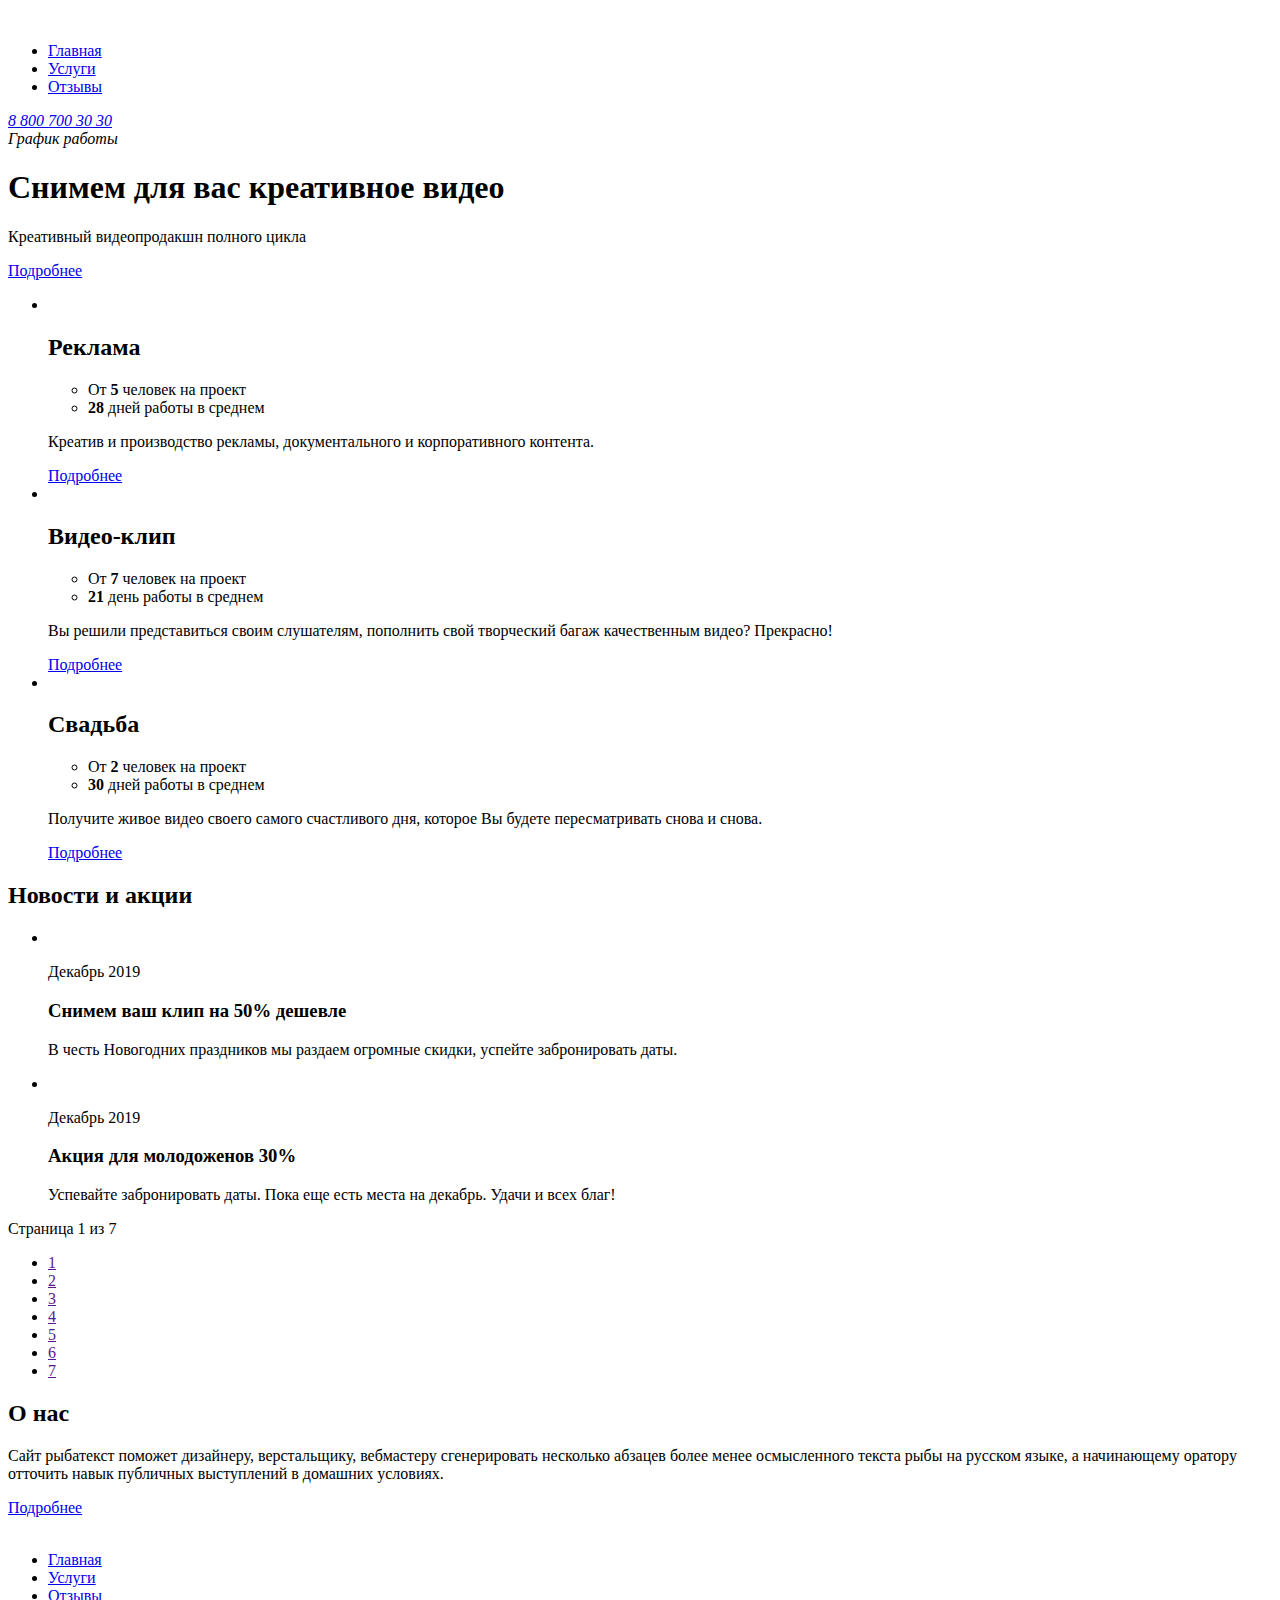
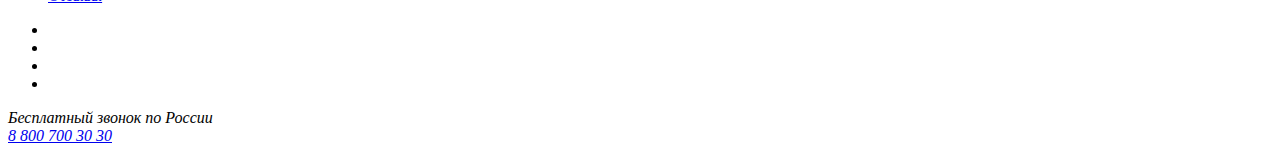
==== index.html @ b2716ecb "Add files via upload" ====
<!DOCTYPE html>
<html lang="ru">
<head>
  <meta charset="UTF-8">
  <meta http-equiv="X-UA-Compatible" content="IE=edge">
  <meta name="viewport" content="width=device-width, initial-scale=1.0">
  <link rel="stylesheet" href="./main.css">
  <title>Video-production</title>
</head>
<body>
  <div class="wrapper main-page-wrapper">
    <section class="hero">
      <div class="container">
        <header class="header">
          <a href="/" class="logo">
            <img src="./img/logo.png" alt="" class="logo__pic">
          </a>
          <nav class="menu">
            <ul class="menu__list">
              <li class="menu__item">   
                  <a href="#" class="menu__link">Главная</a>
              </li>
              <li class="menu__item menu__item_active">       
                  <a href="#" class="menu__link">Услуги</a>
              </li>
              <li class="menu__item">          
                  <a href="#" class="menu__link">Отзывы</a>
              </li>
            </ul>
          </nav>
          <address class="contacts">
            <a href="phone:+78007003030" class="contacts__phone">8 800 700 30 30</a>
            <div class="contacts__dropdown-title">График работы</div>
          </address>
          </header>
        <div class="content">
          <main class="main-content">
            <section class="offer">
              <h1 class="offer__title">Снимем для вас креативное видео</h1>
              <p class="offer__text">
                Креативный видеопродакшн полного цикла
              </p>
              <a href="#" class="btn btn_center">Подробнее</a>             
            </section>
              
            <ul class="service-list">
              <li class="service">
                <img src="./img/tv (1).png" alt="" class="service__image">
                <h2 class="service__title">Реклама</h2>
                <ul class="service__features">
                  <li class="service__features-item">От <b>5</b> человек на проект</li>
                  <li class="service__features-item service__features-item_second"><b>28</b> дней работы в среднем</li>
                </ul>
                <p class="services__description">
                  Креатив и производство рекламы, документального и корпоративного контента.
                </p>
                <a href="#" class="btn">Подробнее</a>   
              </li> 

              <li class="service">
                <img src="./img/clapper.png" alt="" class="service__image">
                <h2 class="service__title">Видео-клип</h2>
                <ul class="service__features">
                  <li class="service__features-item">От <b>7</b> человек на проект</li>
                  <li class="service__features-item service__features-item_second"><b>21</b> день работы в среднем</li>
                </ul>
                <p class="services__description">
                  Вы решили представиться своим слушателям, пополнить свой творческий багаж качественным видео? Прекрасно! 
                </p>
                <a href="#" class="btn">Подробнее</a>   
              </li> 
              <li class="service">
                <img src="./img/film.png" alt="" class="service__image">
                <h2 class="service__title">Свадьба</h2>
                <ul class="service__features">
                  <li class="service__features-item">От <b>2</b> человек на проект</li>
                  <li class="service__features-item service__features-item_second"><b>30</b> дней работы в среднем</li>
                </ul>
                <p class="services__description">
                  Получите живое видео своего самого счастливого дня, которое Вы будете пересматривать снова и снова.
                </p>
                <a href="#" class="btn">Подробнее</a>        
              </li> 
            </ul>
    
              <section class="news">
                <h2 class="news__title">Новости и акции</h2>
                <ul class="news__sale-list">
                  <li class="news__sale">
                    <img src="./img/camera.png" alt="" class="news__image">
                    <div class="news__content">
                      <p class="news__date">Декабрь 2019</p>
                      <h3 class="news__sale-title">Снимем ваш клип на 50% дешевле</h3>
                      <p class="news__description">В честь Новогодних праздников мы раздаем огромные скидки, успейте забронировать даты.</p>
                    </div>
                  </li>
                  <li class="news__sale">
                    <img src="./img/wedding.png" alt="" class="news__sale-image">
                    <div class="news__content">
                      <p class="news__sale-date">Декабрь 2019</p>
                      <h3 class="news__sale-title">Акция для молодоженов 30%</h3>
                      <p class="news__sale-description">Успевайте забронировать даты. Пока еще есть места на декабрь. Удачи и всех благ!</p>
                    </div>
                  </li>
                </ul>
                <div class="paginator">
                  <div class="paginator__display">Страница 1 из 7</div>
                  <ul class="paginator__pages">
                    <li class="paginator__number paginator__number_active">
                      <a href="" class="paginator__link">1</a>
                    </li>
                    <li class="paginator__number">
                      <a href="" class="paginator__link">2</a>
                    </li>
                    <li class="paginator__number">
                      <a href="" class="paginator__link">3</a>
                    </li>
                    <li class="paginator__number">
                      <a href="" class="paginator__link">4</a>
                    </li>
                    <li class="paginator__number">
                      <a href="" class="paginator__link">5</a>
                    </li>
                    <li class="paginator__number">
                      <a href="" class="paginator__link">6</a>
                    </li>
                    <li class="paginator__number">
                      <a href="" class="paginator__link">7</a>
                    </li>
                  </ul>
                </div>
              </section>
    
            <section class="about">
              <div class="about__image">
                <div class="about__description">
                  <h2 class="about__title">О нас</h2>
                  <div class="about__content">
                    <p>Сайт рыбатекст поможет дизайнеру, верстальщику, вебмастеру сгенерировать несколько абзацев более менее осмысленного текста рыбы на русском языке, а начинающему оратору отточить навык публичных выступлений в домашних условиях. </p>
                  </div> 
                  <a href="#" class="btn btn_small">Подробнее</a>
                </div>
              </div>  
            </section>
          </main>
        </div>
        <footer class="footer-container">
          <div class="container footer-container__content">
            <div class="footer">
              <a href="/" class="logo logo_footer">
                <img src="./img/logo.png" alt="" class="logo_pic">
              </a>
              <nav class="menu menu_footer">
                <ul class="menu__list">
                  <li class="menu__item">   
                      <a href="#" class="menu__link">Главная</a>
                  </li>
                  <li class="menu__item menu__item_active">       
                      <a href="#" class="menu__link">Услуги</a>
                  </li>
                  <li class="menu__item">          
                      <a href="#" class="menu__link">Отзывы</a>
                  </li>
                </ul>
              </nav>
              <ul class="networks__list">
                <li class="networks__item networks__item_tg">
                  <a href="" class="networks__link"></a>
                </li>
                <li class="networks__item networks__item_vk">
                  <a href="" class="networks__link"></a>
                </li>
                <li class="networks__item networks__item_fb">
                  <a href="" class="networks__link"></a>
                </li>
                <li class="networks__item networks__item_inst">
                  <a href="" class="networks__link"></a>
                </li>
              </ul>
              <address class="contacts contacts_footer">
                <div class="contacts__free-call">Бесплатный звонок по России</div>
                <a href="phone:+78007003030" class="contacts__phone">8 800 700 30 30</a>
              </address>
            </div>
          </div>
        </footer> 
      </div>
    </section> 
  </div>
</body>
</html>
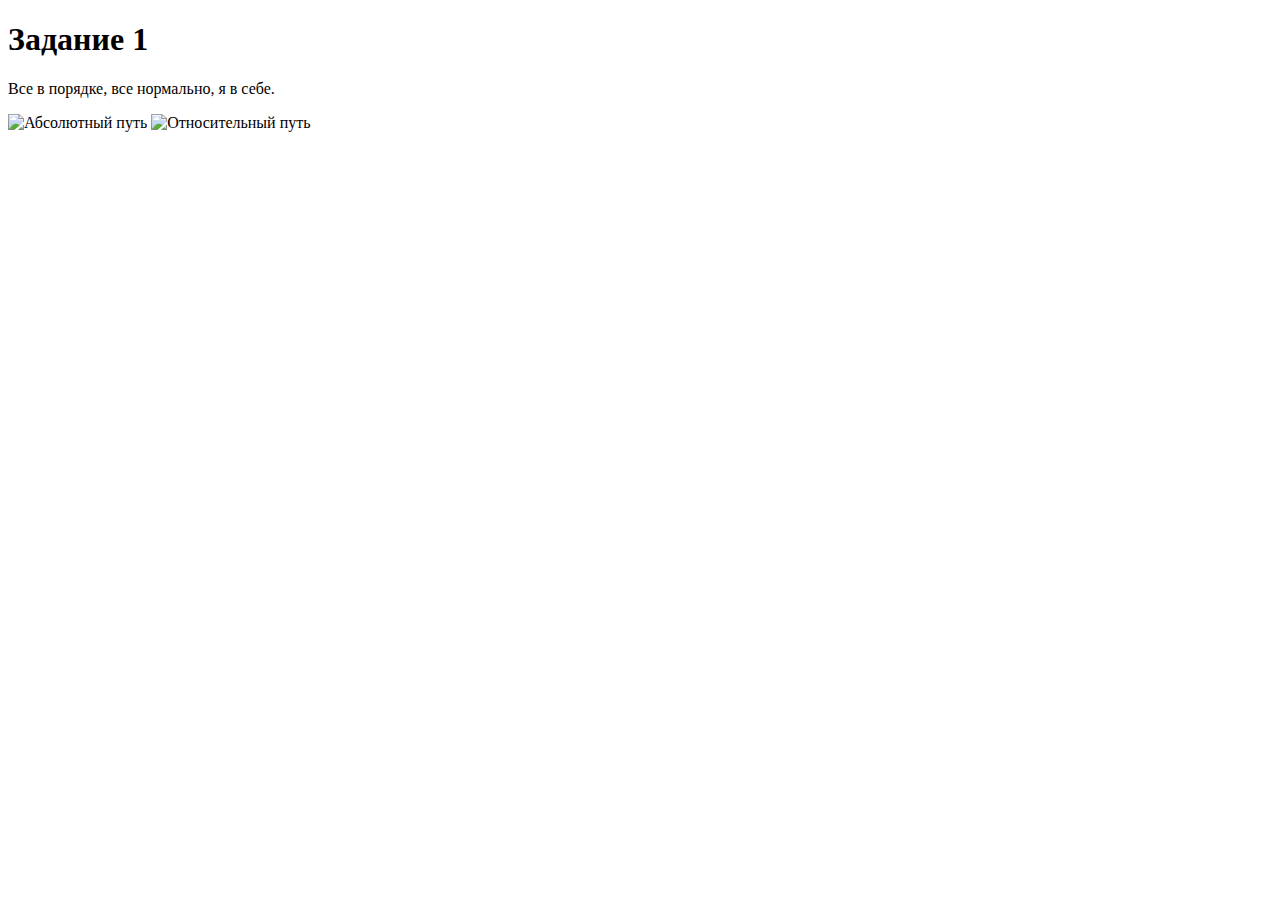
==== commit 8c0d3bf7: "Add files via upload" ====
--- a/index.html
+++ b/index.html
@@ -1,191 +1,20 @@
 <!DOCTYPE html>
-<html lang="ru">
+<html lang="en">
 <head>
   <meta charset="UTF-8">
   <meta http-equiv="X-UA-Compatible" content="IE=edge">
   <meta name="viewport" content="width=device-width, initial-scale=1.0">
-  <link rel="stylesheet" href="./main.css">
-  <title>Video-production</title>
+  <title>Document</title>
 </head>
 <body>
-  <div class="wrapper main-page-wrapper">
-    <section class="hero">
-      <div class="container">
-        <header class="header">
-          <a href="/" class="logo">
-            <img src="./img/logo.png" alt="" class="logo__pic">
-          </a>
-          <nav class="menu">
-            <ul class="menu__list">
-              <li class="menu__item">   
-                  <a href="#" class="menu__link">Главная</a>
-              </li>
-              <li class="menu__item menu__item_active">       
-                  <a href="#" class="menu__link">Услуги</a>
-              </li>
-              <li class="menu__item">          
-                  <a href="#" class="menu__link">Отзывы</a>
-              </li>
-            </ul>
-          </nav>
-          <address class="contacts">
-            <a href="phone:+78007003030" class="contacts__phone">8 800 700 30 30</a>
-            <div class="contacts__dropdown-title">График работы</div>
-          </address>
-          </header>
-        <div class="content">
-          <main class="main-content">
-            <section class="offer">
-              <h1 class="offer__title">Снимем для вас креативное видео</h1>
-              <p class="offer__text">
-                Креативный видеопродакшн полного цикла
-              </p>
-              <a href="#" class="btn btn_center">Подробнее</a>             
-            </section>
-              
-            <ul class="service-list">
-              <li class="service">
-                <img src="./img/tv (1).png" alt="" class="service__image">
-                <h2 class="service__title">Реклама</h2>
-                <ul class="service__features">
-                  <li class="service__features-item">От <b>5</b> человек на проект</li>
-                  <li class="service__features-item service__features-item_second"><b>28</b> дней работы в среднем</li>
-                </ul>
-                <p class="services__description">
-                  Креатив и производство рекламы, документального и корпоративного контента.
-                </p>
-                <a href="#" class="btn">Подробнее</a>   
-              </li> 
 
-              <li class="service">
-                <img src="./img/clapper.png" alt="" class="service__image">
-                <h2 class="service__title">Видео-клип</h2>
-                <ul class="service__features">
-                  <li class="service__features-item">От <b>7</b> человек на проект</li>
-                  <li class="service__features-item service__features-item_second"><b>21</b> день работы в среднем</li>
-                </ul>
-                <p class="services__description">
-                  Вы решили представиться своим слушателям, пополнить свой творческий багаж качественным видео? Прекрасно! 
-                </p>
-                <a href="#" class="btn">Подробнее</a>   
-              </li> 
-              <li class="service">
-                <img src="./img/film.png" alt="" class="service__image">
-                <h2 class="service__title">Свадьба</h2>
-                <ul class="service__features">
-                  <li class="service__features-item">От <b>2</b> человек на проект</li>
-                  <li class="service__features-item service__features-item_second"><b>30</b> дней работы в среднем</li>
-                </ul>
-                <p class="services__description">
-                  Получите живое видео своего самого счастливого дня, которое Вы будете пересматривать снова и снова.
-                </p>
-                <a href="#" class="btn">Подробнее</a>        
-              </li> 
-            </ul>
-    
-              <section class="news">
-                <h2 class="news__title">Новости и акции</h2>
-                <ul class="news__sale-list">
-                  <li class="news__sale">
-                    <img src="./img/camera.png" alt="" class="news__image">
-                    <div class="news__content">
-                      <p class="news__date">Декабрь 2019</p>
-                      <h3 class="news__sale-title">Снимем ваш клип на 50% дешевле</h3>
-                      <p class="news__description">В честь Новогодних праздников мы раздаем огромные скидки, успейте забронировать даты.</p>
-                    </div>
-                  </li>
-                  <li class="news__sale">
-                    <img src="./img/wedding.png" alt="" class="news__sale-image">
-                    <div class="news__content">
-                      <p class="news__sale-date">Декабрь 2019</p>
-                      <h3 class="news__sale-title">Акция для молодоженов 30%</h3>
-                      <p class="news__sale-description">Успевайте забронировать даты. Пока еще есть места на декабрь. Удачи и всех благ!</p>
-                    </div>
-                  </li>
-                </ul>
-                <div class="paginator">
-                  <div class="paginator__display">Страница 1 из 7</div>
-                  <ul class="paginator__pages">
-                    <li class="paginator__number paginator__number_active">
-                      <a href="" class="paginator__link">1</a>
-                    </li>
-                    <li class="paginator__number">
-                      <a href="" class="paginator__link">2</a>
-                    </li>
-                    <li class="paginator__number">
-                      <a href="" class="paginator__link">3</a>
-                    </li>
-                    <li class="paginator__number">
-                      <a href="" class="paginator__link">4</a>
-                    </li>
-                    <li class="paginator__number">
-                      <a href="" class="paginator__link">5</a>
-                    </li>
-                    <li class="paginator__number">
-                      <a href="" class="paginator__link">6</a>
-                    </li>
-                    <li class="paginator__number">
-                      <a href="" class="paginator__link">7</a>
-                    </li>
-                  </ul>
-                </div>
-              </section>
-    
-            <section class="about">
-              <div class="about__image">
-                <div class="about__description">
-                  <h2 class="about__title">О нас</h2>
-                  <div class="about__content">
-                    <p>Сайт рыбатекст поможет дизайнеру, верстальщику, вебмастеру сгенерировать несколько абзацев более менее осмысленного текста рыбы на русском языке, а начинающему оратору отточить навык публичных выступлений в домашних условиях. </p>
-                  </div> 
-                  <a href="#" class="btn btn_small">Подробнее</a>
-                </div>
-              </div>  
-            </section>
-          </main>
-        </div>
-        <footer class="footer-container">
-          <div class="container footer-container__content">
-            <div class="footer">
-              <a href="/" class="logo logo_footer">
-                <img src="./img/logo.png" alt="" class="logo_pic">
-              </a>
-              <nav class="menu menu_footer">
-                <ul class="menu__list">
-                  <li class="menu__item">   
-                      <a href="#" class="menu__link">Главная</a>
-                  </li>
-                  <li class="menu__item menu__item_active">       
-                      <a href="#" class="menu__link">Услуги</a>
-                  </li>
-                  <li class="menu__item">          
-                      <a href="#" class="menu__link">Отзывы</a>
-                  </li>
-                </ul>
-              </nav>
-              <ul class="networks__list">
-                <li class="networks__item networks__item_tg">
-                  <a href="" class="networks__link"></a>
-                </li>
-                <li class="networks__item networks__item_vk">
-                  <a href="" class="networks__link"></a>
-                </li>
-                <li class="networks__item networks__item_fb">
-                  <a href="" class="networks__link"></a>
-                </li>
-                <li class="networks__item networks__item_inst">
-                  <a href="" class="networks__link"></a>
-                </li>
-              </ul>
-              <address class="contacts contacts_footer">
-                <div class="contacts__free-call">Бесплатный звонок по России</div>
-                <a href="phone:+78007003030" class="contacts__phone">8 800 700 30 30</a>
-              </address>
-            </div>
-          </div>
-        </footer> 
-      </div>
-    </section> 
-  </div>
+  <h1>Задание 1</h1>
+  <p>
+    Все в порядке, все нормально, я в себе.
+  </p>
+  
+<img src="/my-progect/img/011/jpg" alt="Абсолютный путь">
+<img src="./img/012.jpg" alt="Относительный путь">
+ 
 </body>
 </html>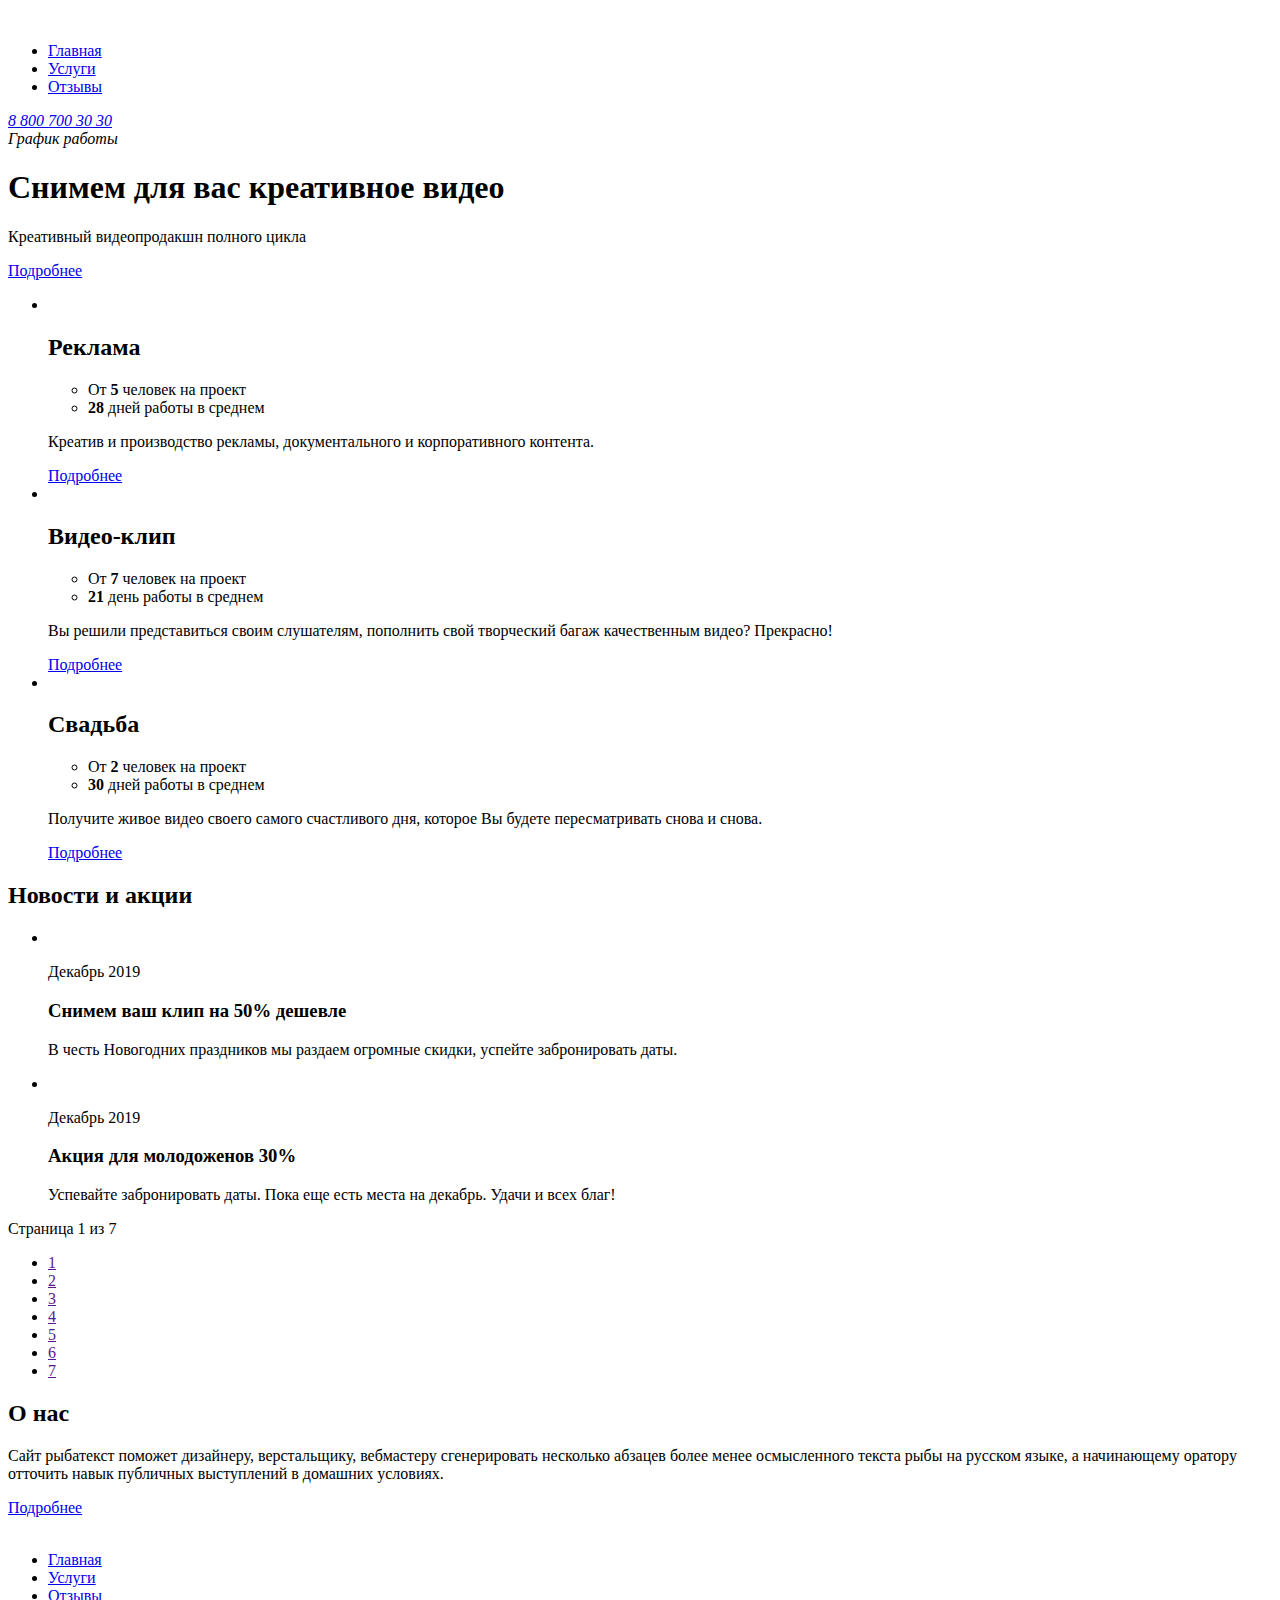
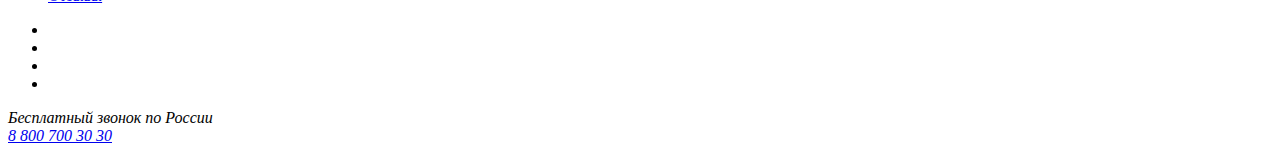
==== commit 5e226227: "Add files via upload" ====
--- a/index.html
+++ b/index.html
@@ -1,20 +1,191 @@
 <!DOCTYPE html>
-<html lang="en">
+<html lang="ru">
 <head>
   <meta charset="UTF-8">
   <meta http-equiv="X-UA-Compatible" content="IE=edge">
   <meta name="viewport" content="width=device-width, initial-scale=1.0">
-  <title>Document</title>
+  <link rel="stylesheet" href="./main.css">
+  <title>Video-production</title>
 </head>
 <body>
+  <div class="wrapper main-page-wrapper">
+    <section class="hero">
+      <div class="container">
+        <header class="header">
+          <a href="/" class="logo">
+            <img src="./img/logo.png" alt="" class="logo__pic">
+          </a>
+          <nav class="menu">
+            <ul class="menu__list">
+              <li class="menu__item">   
+                  <a href="#" class="menu__link">Главная</a>
+              </li>
+              <li class="menu__item menu__item_active">       
+                  <a href="#" class="menu__link">Услуги</a>
+              </li>
+              <li class="menu__item">          
+                  <a href="#" class="menu__link">Отзывы</a>
+              </li>
+            </ul>
+          </nav>
+          <address class="contacts">
+            <a href="phone:+78007003030" class="contacts__phone">8 800 700 30 30</a>
+            <div class="contacts__dropdown-title">График работы</div>
+          </address>
+          </header>
+        <div class="content">
+          <main class="main-content">
+            <section class="offer">
+              <h1 class="offer__title">Снимем для вас креативное видео</h1>
+              <p class="offer__text">
+                Креативный видеопродакшн полного цикла
+              </p>
+              <a href="#" class="btn btn_center">Подробнее</a>             
+            </section>
+              
+            <ul class="service-list">
+              <li class="service">
+                <img src="./img/tv (1).png" alt="" class="service__image">
+                <h2 class="service__title">Реклама</h2>
+                <ul class="service__features">
+                  <li class="service__features-item">От <b>5</b> человек на проект</li>
+                  <li class="service__features-item service__features-item_second"><b>28</b> дней работы в среднем</li>
+                </ul>
+                <p class="services__description">
+                  Креатив и производство рекламы, документального и корпоративного контента.
+                </p>
+                <a href="#" class="btn">Подробнее</a>   
+              </li> 
 
-  <h1>Задание 1</h1>
-  <p>
-    Все в порядке, все нормально, я в себе.
-  </p>
-  
-<img src="/my-progect/img/011/jpg" alt="Абсолютный путь">
-<img src="./img/012.jpg" alt="Относительный путь">
- 
+              <li class="service">
+                <img src="./img/clapper.png" alt="" class="service__image">
+                <h2 class="service__title">Видео-клип</h2>
+                <ul class="service__features">
+                  <li class="service__features-item">От <b>7</b> человек на проект</li>
+                  <li class="service__features-item service__features-item_second"><b>21</b> день работы в среднем</li>
+                </ul>
+                <p class="services__description">
+                  Вы решили представиться своим слушателям, пополнить свой творческий багаж качественным видео? Прекрасно! 
+                </p>
+                <a href="#" class="btn">Подробнее</a>   
+              </li> 
+              <li class="service">
+                <img src="./img/film.png" alt="" class="service__image">
+                <h2 class="service__title">Свадьба</h2>
+                <ul class="service__features">
+                  <li class="service__features-item">От <b>2</b> человек на проект</li>
+                  <li class="service__features-item service__features-item_second"><b>30</b> дней работы в среднем</li>
+                </ul>
+                <p class="services__description">
+                  Получите живое видео своего самого счастливого дня, которое Вы будете пересматривать снова и снова.
+                </p>
+                <a href="#" class="btn">Подробнее</a>        
+              </li> 
+            </ul>
+    
+              <section class="news">
+                <h2 class="news__title">Новости и акции</h2>
+                <ul class="news__sale-list">
+                  <li class="news__sale">
+                    <img src="./img/camera.png" alt="" class="news__image">
+                    <div class="news__content">
+                      <p class="news__date">Декабрь 2019</p>
+                      <h3 class="news__sale-title">Снимем ваш клип на 50% дешевле</h3>
+                      <p class="news__description">В честь Новогодних праздников мы раздаем огромные скидки, успейте забронировать даты.</p>
+                    </div>
+                  </li>
+                  <li class="news__sale">
+                    <img src="./img/wedding.png" alt="" class="news__sale-image">
+                    <div class="news__content">
+                      <p class="news__sale-date">Декабрь 2019</p>
+                      <h3 class="news__sale-title">Акция для молодоженов 30%</h3>
+                      <p class="news__sale-description">Успевайте забронировать даты. Пока еще есть места на декабрь. Удачи и всех благ!</p>
+                    </div>
+                  </li>
+                </ul>
+                <div class="paginator">
+                  <div class="paginator__display">Страница 1 из 7</div>
+                  <ul class="paginator__pages">
+                    <li class="paginator__number paginator__number_active">
+                      <a href="" class="paginator__link">1</a>
+                    </li>
+                    <li class="paginator__number">
+                      <a href="" class="paginator__link">2</a>
+                    </li>
+                    <li class="paginator__number">
+                      <a href="" class="paginator__link">3</a>
+                    </li>
+                    <li class="paginator__number">
+                      <a href="" class="paginator__link">4</a>
+                    </li>
+                    <li class="paginator__number">
+                      <a href="" class="paginator__link">5</a>
+                    </li>
+                    <li class="paginator__number">
+                      <a href="" class="paginator__link">6</a>
+                    </li>
+                    <li class="paginator__number">
+                      <a href="" class="paginator__link">7</a>
+                    </li>
+                  </ul>
+                </div>
+              </section>
+    
+            <section class="about">
+              <div class="about__image">
+                <div class="about__description">
+                  <h2 class="about__title">О нас</h2>
+                  <div class="about__content">
+                    <p>Сайт рыбатекст поможет дизайнеру, верстальщику, вебмастеру сгенерировать несколько абзацев более менее осмысленного текста рыбы на русском языке, а начинающему оратору отточить навык публичных выступлений в домашних условиях. </p>
+                  </div> 
+                  <a href="#" class="btn btn_small">Подробнее</a>
+                </div>
+              </div>  
+            </section>
+          </main>
+        </div>
+        <footer class="footer-container">
+          <div class="container footer-container__content">
+            <div class="footer">
+              <a href="/" class="logo logo_footer">
+                <img src="./img/logo.png" alt="" class="logo_pic">
+              </a>
+              <nav class="menu menu_footer">
+                <ul class="menu__list">
+                  <li class="menu__item">   
+                      <a href="#" class="menu__link">Главная</a>
+                  </li>
+                  <li class="menu__item menu__item_active">       
+                      <a href="#" class="menu__link">Услуги</a>
+                  </li>
+                  <li class="menu__item">          
+                      <a href="#" class="menu__link">Отзывы</a>
+                  </li>
+                </ul>
+              </nav>
+              <ul class="networks__list">
+                <li class="networks__item networks__item_tg">
+                  <a href="" class="networks__link"></a>
+                </li>
+                <li class="networks__item networks__item_vk">
+                  <a href="" class="networks__link"></a>
+                </li>
+                <li class="networks__item networks__item_fb">
+                  <a href="" class="networks__link"></a>
+                </li>
+                <li class="networks__item networks__item_inst">
+                  <a href="" class="networks__link"></a>
+                </li>
+              </ul>
+              <address class="contacts contacts_footer">
+                <div class="contacts__free-call">Бесплатный звонок по России</div>
+                <a href="phone:+78007003030" class="contacts__phone">8 800 700 30 30</a>
+              </address>
+            </div>
+          </div>
+        </footer> 
+      </div>
+    </section> 
+  </div>
 </body>
 </html>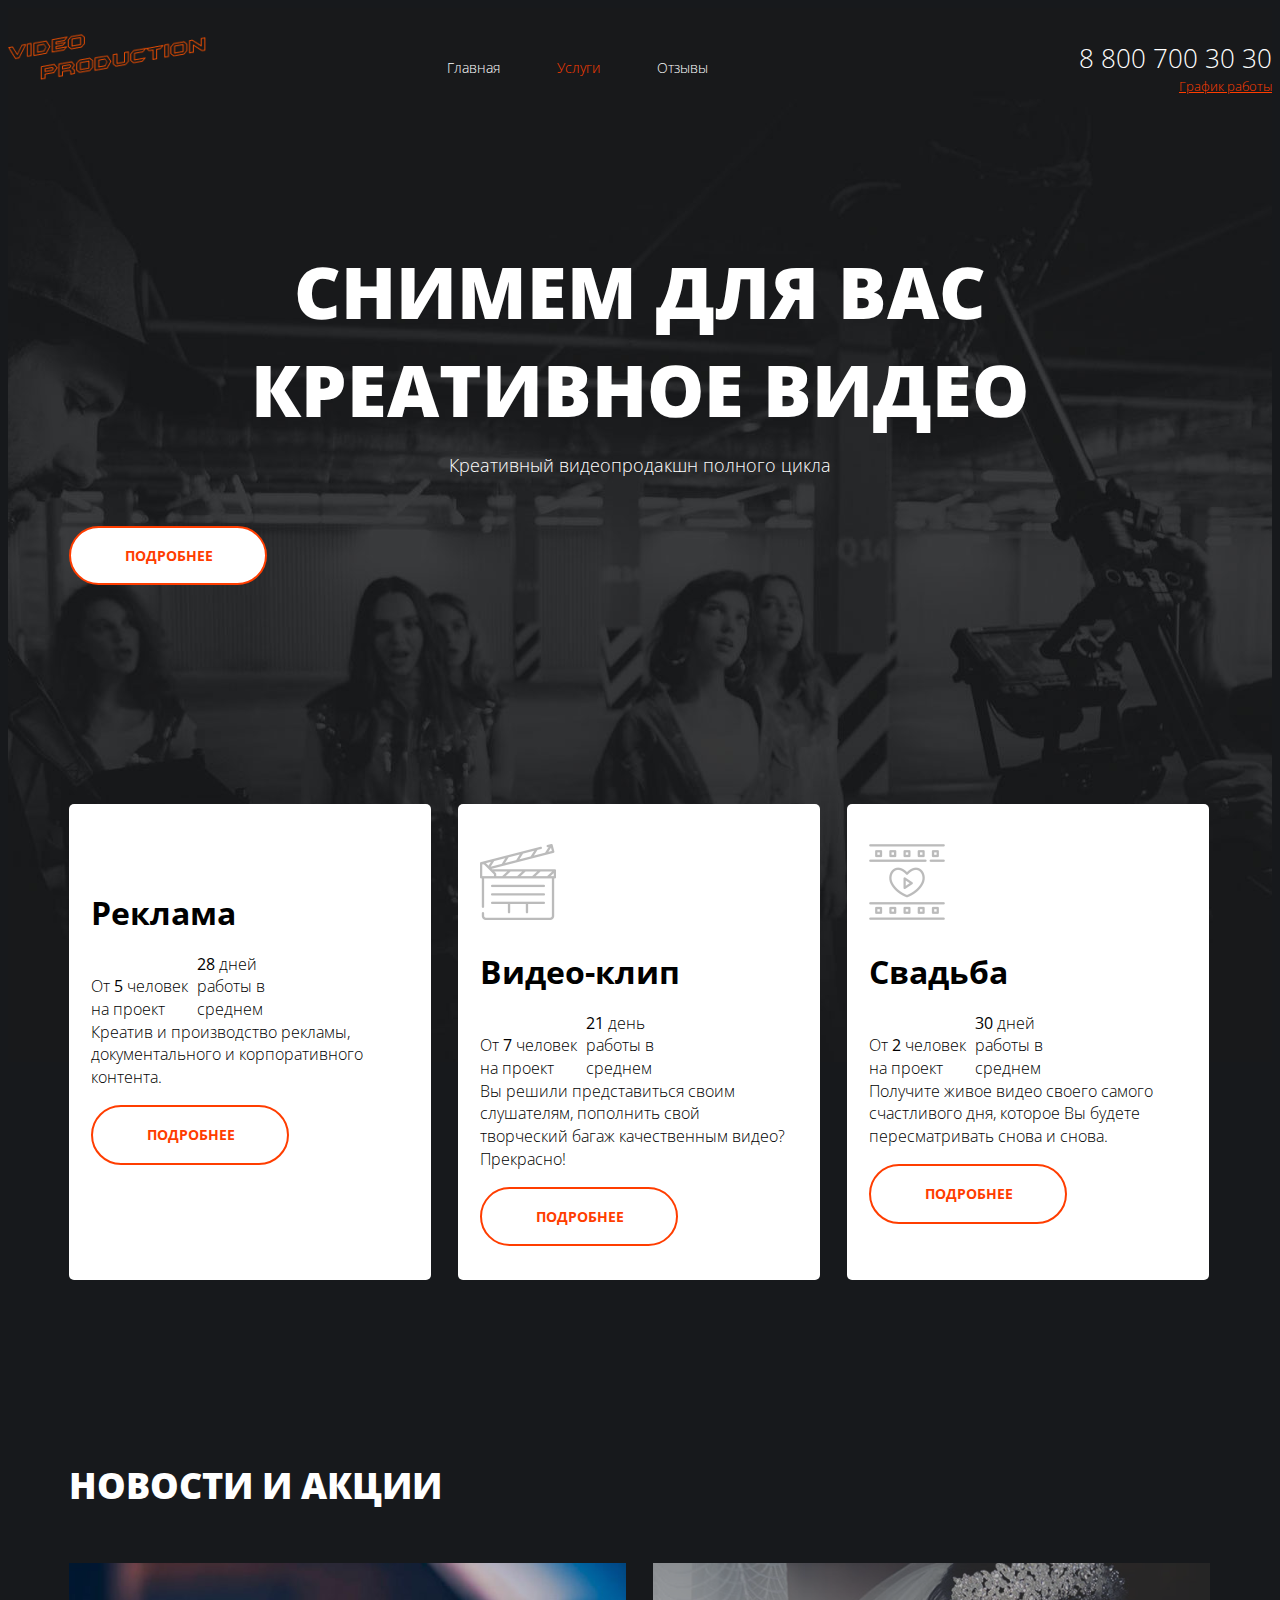
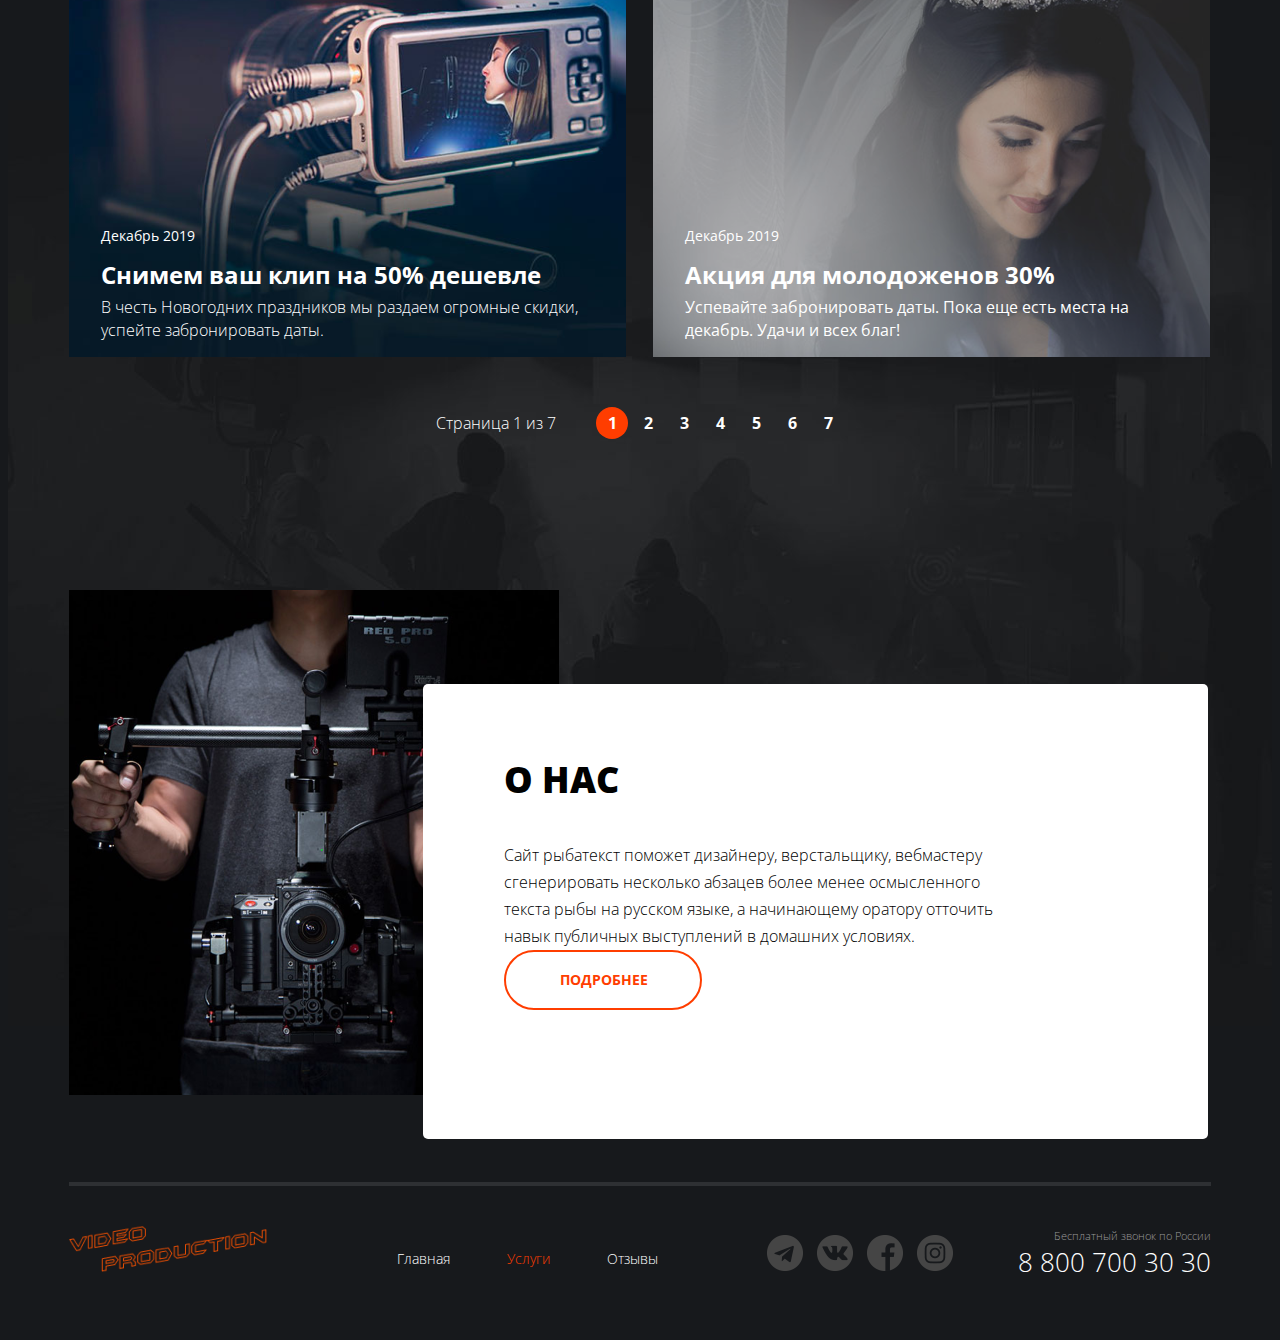
==== commit 503f0d7e: "Add files via upload" ====
--- a/index.html
+++ b/index.html
@@ -1,5 +1,6 @@
 <!DOCTYPE html>
 <html lang="ru">
+
 <head>
   <meta charset="UTF-8">
   <meta http-equiv="X-UA-Compatible" content="IE=edge">
@@ -7,185 +8,199 @@
   <link rel="stylesheet" href="./main.css">
   <title>Video-production</title>
 </head>
+
 <body>
   <div class="wrapper main-page-wrapper">
-    <section class="hero">
+    <header class="header">
       <div class="container">
-        <header class="header">
-          <a href="/" class="logo">
-            <img src="./img/logo.png" alt="" class="logo__pic">
-          </a>
-          <nav class="menu">
-            <ul class="menu__list">
-              <li class="menu__item">   
-                  <a href="#" class="menu__link">Главная</a>
-              </li>
-              <li class="menu__item menu__item_active">       
-                  <a href="#" class="menu__link">Услуги</a>
-              </li>
-              <li class="menu__item">          
-                  <a href="#" class="menu__link">Отзывы</a>
-              </li>
-            </ul>
-          </nav>
-          <address class="contacts">
-            <a href="phone:+78007003030" class="contacts__phone">8 800 700 30 30</a>
-            <div class="contacts__dropdown-title">График работы</div>
-          </address>
-          </header>
-        <div class="content">
-          <main class="main-content">
-            <section class="offer">
-              <h1 class="offer__title">Снимем для вас креативное видео</h1>
-              <p class="offer__text">
-                Креативный видеопродакшн полного цикла
-              </p>
-              <a href="#" class="btn btn_center">Подробнее</a>             
-            </section>
-              
-            <ul class="service-list">
-              <li class="service">
-                <img src="./img/tv (1).png" alt="" class="service__image">
-                <h2 class="service__title">Реклама</h2>
-                <ul class="service__features">
-                  <li class="service__features-item">От <b>5</b> человек на проект</li>
-                  <li class="service__features-item service__features-item_second"><b>28</b> дней работы в среднем</li>
-                </ul>
-                <p class="services__description">
-                  Креатив и производство рекламы, документального и корпоративного контента.
-                </p>
-                <a href="#" class="btn">Подробнее</a>   
-              </li> 
-
-              <li class="service">
-                <img src="./img/clapper.png" alt="" class="service__image">
-                <h2 class="service__title">Видео-клип</h2>
-                <ul class="service__features">
-                  <li class="service__features-item">От <b>7</b> человек на проект</li>
-                  <li class="service__features-item service__features-item_second"><b>21</b> день работы в среднем</li>
-                </ul>
-                <p class="services__description">
-                  Вы решили представиться своим слушателям, пополнить свой творческий багаж качественным видео? Прекрасно! 
-                </p>
-                <a href="#" class="btn">Подробнее</a>   
-              </li> 
-              <li class="service">
-                <img src="./img/film.png" alt="" class="service__image">
-                <h2 class="service__title">Свадьба</h2>
-                <ul class="service__features">
-                  <li class="service__features-item">От <b>2</b> человек на проект</li>
-                  <li class="service__features-item service__features-item_second"><b>30</b> дней работы в среднем</li>
-                </ul>
-                <p class="services__description">
-                  Получите живое видео своего самого счастливого дня, которое Вы будете пересматривать снова и снова.
-                </p>
-                <a href="#" class="btn">Подробнее</a>        
-              </li> 
-            </ul>
-    
-              <section class="news">
-                <h2 class="news__title">Новости и акции</h2>
-                <ul class="news__sale-list">
-                  <li class="news__sale">
-                    <img src="./img/camera.png" alt="" class="news__image">
-                    <div class="news__content">
-                      <p class="news__date">Декабрь 2019</p>
-                      <h3 class="news__sale-title">Снимем ваш клип на 50% дешевле</h3>
-                      <p class="news__description">В честь Новогодних праздников мы раздаем огромные скидки, успейте забронировать даты.</p>
-                    </div>
-                  </li>
-                  <li class="news__sale">
-                    <img src="./img/wedding.png" alt="" class="news__sale-image">
-                    <div class="news__content">
-                      <p class="news__sale-date">Декабрь 2019</p>
-                      <h3 class="news__sale-title">Акция для молодоженов 30%</h3>
-                      <p class="news__sale-description">Успевайте забронировать даты. Пока еще есть места на декабрь. Удачи и всех благ!</p>
-                    </div>
-                  </li>
-                </ul>
-                <div class="paginator">
-                  <div class="paginator__display">Страница 1 из 7</div>
-                  <ul class="paginator__pages">
-                    <li class="paginator__number paginator__number_active">
-                      <a href="" class="paginator__link">1</a>
-                    </li>
-                    <li class="paginator__number">
-                      <a href="" class="paginator__link">2</a>
-                    </li>
-                    <li class="paginator__number">
-                      <a href="" class="paginator__link">3</a>
-                    </li>
-                    <li class="paginator__number">
-                      <a href="" class="paginator__link">4</a>
-                    </li>
-                    <li class="paginator__number">
-                      <a href="" class="paginator__link">5</a>
-                    </li>
-                    <li class="paginator__number">
-                      <a href="" class="paginator__link">6</a>
-                    </li>
-                    <li class="paginator__number">
-                      <a href="" class="paginator__link">7</a>
-                    </li>
-                  </ul>
-                </div>
-              </section>
-    
-            <section class="about">
-              <div class="about__image">
-                <div class="about__description">
-                  <h2 class="about__title">О нас</h2>
-                  <div class="about__content">
-                    <p>Сайт рыбатекст поможет дизайнеру, верстальщику, вебмастеру сгенерировать несколько абзацев более менее осмысленного текста рыбы на русском языке, а начинающему оратору отточить навык публичных выступлений в домашних условиях. </p>
-                  </div> 
-                  <a href="#" class="btn btn_small">Подробнее</a>
-                </div>
-              </div>  
-            </section>
-          </main>
-        </div>
-        <footer class="footer-container">
-          <div class="container footer-container__content">
-            <div class="footer">
-              <a href="/" class="logo logo_footer">
-                <img src="./img/logo.png" alt="" class="logo_pic">
-              </a>
-              <nav class="menu menu_footer">
-                <ul class="menu__list">
-                  <li class="menu__item">   
-                      <a href="#" class="menu__link">Главная</a>
-                  </li>
-                  <li class="menu__item menu__item_active">       
-                      <a href="#" class="menu__link">Услуги</a>
-                  </li>
-                  <li class="menu__item">          
-                      <a href="#" class="menu__link">Отзывы</a>
-                  </li>
-                </ul>
-              </nav>
-              <ul class="networks__list">
-                <li class="networks__item networks__item_tg">
-                  <a href="" class="networks__link"></a>
-                </li>
-                <li class="networks__item networks__item_vk">
-                  <a href="" class="networks__link"></a>
-                </li>
-                <li class="networks__item networks__item_fb">
-                  <a href="" class="networks__link"></a>
-                </li>
-                <li class="networks__item networks__item_inst">
-                  <a href="" class="networks__link"></a>
-                </li>
-              </ul>
-              <address class="contacts contacts_footer">
-                <div class="contacts__free-call">Бесплатный звонок по России</div>
-                <a href="phone:+78007003030" class="contacts__phone">8 800 700 30 30</a>
-              </address>
+        <a href="/" class="logo">
+          <img src="./img/logo.png" alt="" class="logo__pic">
+        </a>
+        <nav class="menu">
+          <ul class="menu__list">
+            <li class="menu__item">
+              <a href="#" class="menu__link">Главная</a>
+            </li>
+            <li class="menu__item menu__item_active">
+              <a href="#" class="menu__link">Услуги</a>
+            </li>
+            <li class="menu__item">
+              <a href="#" class="menu__link">Отзывы</a>
+            </li>
+          </ul>
+        </nav>
+        <address class="contacts">
+          <a href="phone:+78007003030" class="contacts__phone">8 800 700 30 30</a>
+          <div class="contacts__dropdown-title">График работы</div>
+        </address>
+      </div>
+    </header>
+
+
+    <main class="main-content content">
+      <section class="offer">
+        <div class="container">
+          <h1 class="offer__title">Снимем для вас креативное видео</h1>
+          <p class="offer__text">
+            Креативный видеопродакшн полного цикла
+          </p>
+          <a href="#" class="btn btn--center btn--theme-orange">Подробнее</a>
+        </div>
+      </section>
+
+      <div class="container">
+        <ul class="service-list">
+          <li class="service">
+            <img src="./img/tv.png" alt="" class="service__image">
+            <h2 class="service__title">Реклама</h2>
+            <ul class="service__features">
+              <li class="service__features-item">От <b>5</b> человек на проект</li>
+              <li class="service__features-item"><b>28</b> дней работы в среднем</li>
+            </ul>
+            <p class="service__description">
+              Креатив и производство рекламы, документального и корпоративного контента.
+            </p>
+            <a href="#" class="btn service__btn">Подробнее</a>
+          </li>
+          <li class="service">
+            <img src="./img/clapper.png" alt="" class="service__image">
+            <h2 class="service__title">Видео-клип</h2>
+            <ul class="service__features">
+              <li class="service__features-item">От <b>7</b> человек на проект</li>
+              <li class="service__features-item"><b>21</b> день работы в среднем</li>
+            </ul>
+            <p class="service__description">
+              Вы решили представиться своим слушателям, пополнить свой творческий багаж качественным видео? Прекрасно!
+            </p>
+            <a href="#" class="btn service__btn btn--theme-orange ">Подробнее</a>
+          </li>
+          <li class="service">
+            <img src="./img/film.png" alt="" class="service__image">
+            <h2 class="service__title">Свадьба</h2>
+            <ul class="service__features">
+              <li class="service__features-item">От <b>2</b> человек на проект</li>
+              <li class="service__features-item"><b>30</b> дней работы в среднем</li>
+            </ul>
+            <p class="service__description">
+              Получите живое видео своего самого счастливого дня, которое Вы будете пересматривать снова и снова.
+            </p>
+            <a href="#" class="btn service__btn">Подробнее</a>
+          </li>
+        </ul>
+      </div>
+
+      <section class="news">
+        <div class="container">
+          <h2 class="news__title">Новости и акции</h2>
+          <ul class="news__sale-list">
+            <li class="news__sale">
+              <img src="./img/camera.png" alt="" class="news__image">
+              <div class="news__content">
+                <p class="news__sale-date">Декабрь 2019</p>
+                <h3 class="news__sale-title">Снимем ваш клип на 50% дешевле</h3>
+                <p class="news__description">В честь Новогодних праздников мы раздаем огромные скидки, успейте
+                  забронировать даты.</p>
+              </div>
+            </li>
+            <li class="news__sale">
+              <img src="./img/wedding.png" alt="" class="news__sale-image">
+              <div class="news__content">
+                <p class="news__sale-date">Декабрь 2019</p>
+                <h3 class="news__sale-title">Акция для молодоженов 30%</h3>
+                <p class="news__sale-description">Успевайте забронировать даты. Пока еще есть места на декабрь. Удачи и
+                  всех благ!</p>
+              </div>
+            </li>
+          </ul>
+          <div class="paginator">
+            <div class="paginator__display">Страница 1 из 7</div>
+            <ul class="paginator__pages">
+              <li class="paginator__number paginator__number_active">
+                <a href="" class="paginator__link">1</a>
+              </li>
+              <li class="paginator__number">
+                <a href="" class="paginator__link">2</a>
+              </li>
+              <li class="paginator__number">
+                <a href="" class="paginator__link">3</a>
+              </li>
+              <li class="paginator__number">
+                <a href="" class="paginator__link">4</a>
+              </li>
+              <li class="paginator__number">
+                <a href="" class="paginator__link">5</a>
+              </li>
+              <li class="paginator__number">
+                <a href="" class="paginator__link">6</a>
+              </li>
+              <li class="paginator__number">
+                <a href="" class="paginator__link">7</a>
+              </li>
+            </ul>
+          </div>
+        </div>
+      </section>
+
+      <section class="about">
+        <div class="container">
+          <div class="about__image">
+            <div class="about__description">
+              <h2 class="about__title">О нас</h2>
+              <div class="about__content">
+                <p>Сайт рыбатекст поможет дизайнеру, верстальщику, вебмастеру сгенерировать несколько абзацев более
+                  менее
+                  осмысленного текста рыбы на русском языке, а начинающему оратору отточить навык публичных выступлений
+                  в
+                  домашних условиях. </p>
+              </div>
+              <a href="#" class="btn btn--small">Подробнее</a>
             </div>
           </div>
-        </footer> 
+        </div>
+      </section>
+    </main>
+    <footer class="footer-container">
+      <div class="container footer-container__content">
+        <div class="footer">
+          <a href="/" class="logo logo_footer">
+            <img src="./img/logo.png" alt="" class="logo_pic">
+          </a>
+          <nav class="menu menu_footer">
+            <ul class="menu__list">
+              <li class="menu__item">
+                <a href="#" class="menu__link">Главная</a>
+              </li>
+              <li class="menu__item menu__item_active">
+                <a href="#" class="menu__link">Услуги</a>
+              </li>
+              <li class="menu__item">
+                <a href="#" class="menu__link">Отзывы</a>
+              </li>
+            </ul>
+          </nav>
+          <ul class="networks__list">
+            <li class="networks__item networks__item_tg">
+              <a href="" class="networks__link"></a>
+            </li>
+            <li class="networks__item networks__item_vk">
+              <a href="" class="networks__link"></a>
+            </li>
+            <li class="networks__item networks__item_fb">
+              <a href="" class="networks__link"></a>
+            </li>
+            <li class="networks__item networks__item_inst">
+              <a href="" class="networks__link"></a>
+            </li>
+          </ul>
+          <address class="contacts contacts_footer">
+            <div class="contacts__free-call">Бесплатный звонок по России</div>
+            <a href="phone:+78007003030" class="contacts__phone">8 800 700 30 30</a>
+          </address>
+        </div>
       </div>
-    </section> 
-  </div>
+    </footer>
+    </div>
+    </div>
 </body>
+
 </html>--- a/main.css
+++ b/main.css
@@ -0,0 +1,442 @@
+@import url('https://fonts.googleapis.com/css2?family=Open+Sans:ital,wght@0,300;0,400;0,600;1,300&family=Oswald:wght@300;400;600&display=swap');
+
+body {
+  /*font-family:'Oswald', sans-serif;
+  font-weight: 300;
+  font-size: 16px;
+  /* line-height: 1.42;*/
+  font: 300 16px/1.42 'Open Sans', sans-serif;
+  -webkit-font-smoothing: antialiased;
+  -moz-osx-font-smoothing: grayscale;
+  background: #17191C;
+  color: #fff;
+  line-height: 1.42;
+  }
+
+  a {
+    color: inherit;
+  }
+
+  p {
+    margin-top: 0;
+  }
+
+ * {
+  box-sizing: border-box;
+ }
+
+ .main-page-wrapper {
+  background: url(./img/hero.png) center top no-repeat, url(./img/bottom-pic.png) center bottom 306px no-repeat;
+ }
+
+.container {
+  margin: 0 auto;
+  width: 1142px;
+}
+
+.header {
+  height: 130px;
+  position: relative;
+  }
+
+.logo {
+display: block;
+position: absolute;
+top: 26px;
+left: 0px;
+}
+
+.logo_footer {
+  top: 40px;
+}
+
+.menu {
+  position: absolute;
+  top: 47px;
+  left: 439px;
+}
+
+.menu_footer {
+  top: 59px;
+  left: 328px;
+}
+
+ul {
+  margin: 0px;
+  padding: 0px;
+}
+
+ul li {
+  list-style: none;
+}
+
+h1, h2, h3, h4 {
+  margin: 0;
+  font-weight: normal;
+}
+
+.menu__item {
+  display: inline-block;
+  vertical-align: middle;
+  margin-right: 53px;
+}
+
+.menu__item_active .menu__link {
+  color: #FF3D00;
+}
+
+.menu__item:last-child {
+  margin-right: 0;
+}  
+
+.menu__link {
+  font-size: 14px;
+  text-decoration: none;
+}
+
+.menu__link:hover {
+  color: #FF3D00
+}
+
+.contacts {
+  position: absolute;
+  top:32px ;
+  right: 0px;
+  font-style: normal;
+  text-align:right;
+}
+
+.contacts_footer {
+  top: 42px;
+}
+
+.contacts__free-call {
+  font-size: 11px;
+  color: #9A9A9A;
+}
+
+.contacts__phone {
+  text-decoration: none;
+  font-size: 26px;
+  margin-bottom: 4px;
+}
+
+.contacts__dropdown-title {
+  font-size: 13px;
+  color: #FF3D00;
+  text-decoration: underline;
+}
+
+.offer {
+  margin: 0 auto;
+}
+
+.offer__title {
+  text-align:center;
+  font-size:  72px;
+  font-weight: 800;
+  line-height: 98px;
+  margin-top: 104px;
+  margin-bottom: 15px;
+  text-transform: uppercase;
+  }
+
+.offer__text {
+  text-align: center;
+  font-size: 18px;
+  margin-bottom: 47px;
+}
+
+.btn {
+  background: #fff;
+  border: 2px solid #FF3D00;
+  border-radius: 35px;
+  padding: 18px 54px;
+  color: #FF3D00;
+  font-weight: 700;
+  font-size: 14px;
+  text-transform: uppercase;
+  text-decoration: none;
+  display: block;
+  width: 198px;
+}
+
+.btn_center {
+  margin: 0 auto;
+}
+
+.btn_small {
+  width: 168px;
+  padding: 18px 40px;
+  margin-top: 66px;
+}
+
+.service-list {
+  margin-top: 219px;
+}
+
+.service {
+  margin-bottom: 180px;
+  width: 362px;
+  height: 476px;
+  margin: 0 auto;
+  padding: 40px 34px 57px 22px ;
+  position: relative;
+  background: #fff;
+  border-radius: 5px;
+  display: inline-block;
+  vertical-align: middle;
+  margin-right: 23px;
+  color: #000000;
+}
+
+.service:last-child {
+  margin-right: 0;
+}
+
+.service__title {
+  font-weight: 700;
+  font-size: 32px;
+  margin-top: 23px;
+}
+
+.service__features {
+  margin-top: 17px;
+}
+
+.service__features-item {
+  display: inline-block;
+  font-size: 16px;
+  width: 102px;
+}
+
+.service__features-item_second {
+  width: 123px;
+  margin-left: 76px;
+  margin-bottom: 25px;
+}
+
+.services__description {
+  font-size: 14px;
+  width: 305px;
+  margin-bottom: 29px;
+}
+
+.btn:hover {
+  background:#FF3D00;
+  color: #fff;
+}
+
+.news__title {
+  font-size: 36px;
+  font-weight: 800;
+  text-transform: uppercase;
+  margin-top: 180px;
+}
+
+.news__sale {
+  width: 557px;
+  display: inline-block;
+  vertical-align: top;
+  position: relative;
+  margin-top: 51px;
+  margin-right: 23px;
+}
+
+.news__sale:last-child {
+  margin-right: 0;
+}
+
+.new__sale-image {
+  display: block;
+  width: 100%;
+  height: 100%;
+  object-fit: cover;
+}
+
+.news__content {
+  position: absolute;
+  left: 0;
+  bottom: 0;
+  right: 0;
+  padding: 4px 32px;
+  min-height: 140px;
+}
+
+.news__sale-date {
+  font-size: 14px;
+  font-weight: 400;
+  margin-bottom: 12px;
+}
+
+.news__sale-title {
+  font-size: 24px;
+  font-weight: 700;
+  margin-bottom: 4px;
+}
+
+.news__sale-description {
+  font-size: 16px;
+  font-weight: 400;
+}
+    
+.paginator {
+  text-align: center;
+  margin-top: 45px;
+}
+
+.paginator__display, .paginator__pages {
+  display: inline-block;
+  vertical-align: middle;
+}
+
+.paginator__display {
+ margin-right: 36px;
+
+}
+
+.paginator__link {
+  text-decoration: none;
+  font-weight: 700;
+  display: block;
+  height: 32px;
+  width: 32px;
+  line-height: 32px;
+  border-radius: 35px;
+  position: relative;
+}
+
+.paginator__number {
+  display: inline-block;
+  vertical-align: middle;
+}
+
+.paginator__number_active .paginator__link {
+  background: #FF3D00;
+}
+
+.paginator__link:hover {
+  background: #FF3D00;
+}
+
+.about {
+  margin-top: 151px;
+}
+
+.about__description, .about__image::before {
+  display: inline-block;
+  vertical-align: top;
+}
+
+.about__image::before {
+  content: "";
+  display: inline-block;
+  width: 490px;
+  height: 505px;
+  background: url(./img/cameraman.png), center center / cover no-repeat
+}
+
+.about__description {
+  background: #fff;
+  padding: 70px 81px;
+  width: 785px;
+  border-radius: 5px;
+  margin-left: -140px;
+  margin-top: 94px;
+  min-height: 455px;
+  margin-bottom: 43px;
+}
+
+.about__title {
+  font-size: 36px;
+  font-weight: 800;
+  text-transform: uppercase;
+  margin-bottom: 37px;
+  color: #000000;
+}
+
+.about__content {
+  color: #000000;
+  width: 502px;
+  line-height: 27px;
+
+}
+
+.about__discription p {
+margin-bottom: 20px;
+}
+
+.about__description p:last-child {
+  margin-bottom: 0;
+}
+
+.footer {
+  height: 146px;
+  position: relative;
+}
+
+.container {
+  margin: 0 auto;
+  width: 1142px;
+}
+
+.footer-container__content {
+  border-top: 4px solid rgb(255 255 255 / 10%);
+}
+
+.networks__list {
+  top: 49px;
+  right: 258px;
+  position: absolute;
+}
+
+.networks__item {
+  display: inline-block;
+  vertical-align: middle;
+  margin-right: 10px;
+  }
+
+.networks__item:last-child {
+  margin-right: 0;
+}
+
+.networks__link {
+  display: block;
+  text-decoration: none;
+  height: 36px;
+  width: 36px;
+  background: center center no-repeat;
+}
+
+.networks__item_tg .networks__link {
+  background-image: url(./img/tg2.png);
+}
+
+.networks__item_tg .networks__link:hover {
+  background-image: url(./img/tg.png);
+}
+
+.networks__item_vk .networks__link {
+  background-image: url(./img/vk2.png);
+}
+
+.networks__item_vk .networks__link:hover {
+  background-image: url(./img/vk.png);
+}
+
+.networks__item_fb .networks__link {
+  background-image: url(./img/fb2.png);
+}
+
+.networks__item_fb .networks__link:hover {
+  background-image: url(./img/fb.png);
+}
+
+.networks__item_inst .networks__link {
+  background-image: url(./img/inst2.png);
+}
+
+.networks__item_inst .networks__link:hover {
+  background-image: url(./img/inst.png);
+}
+
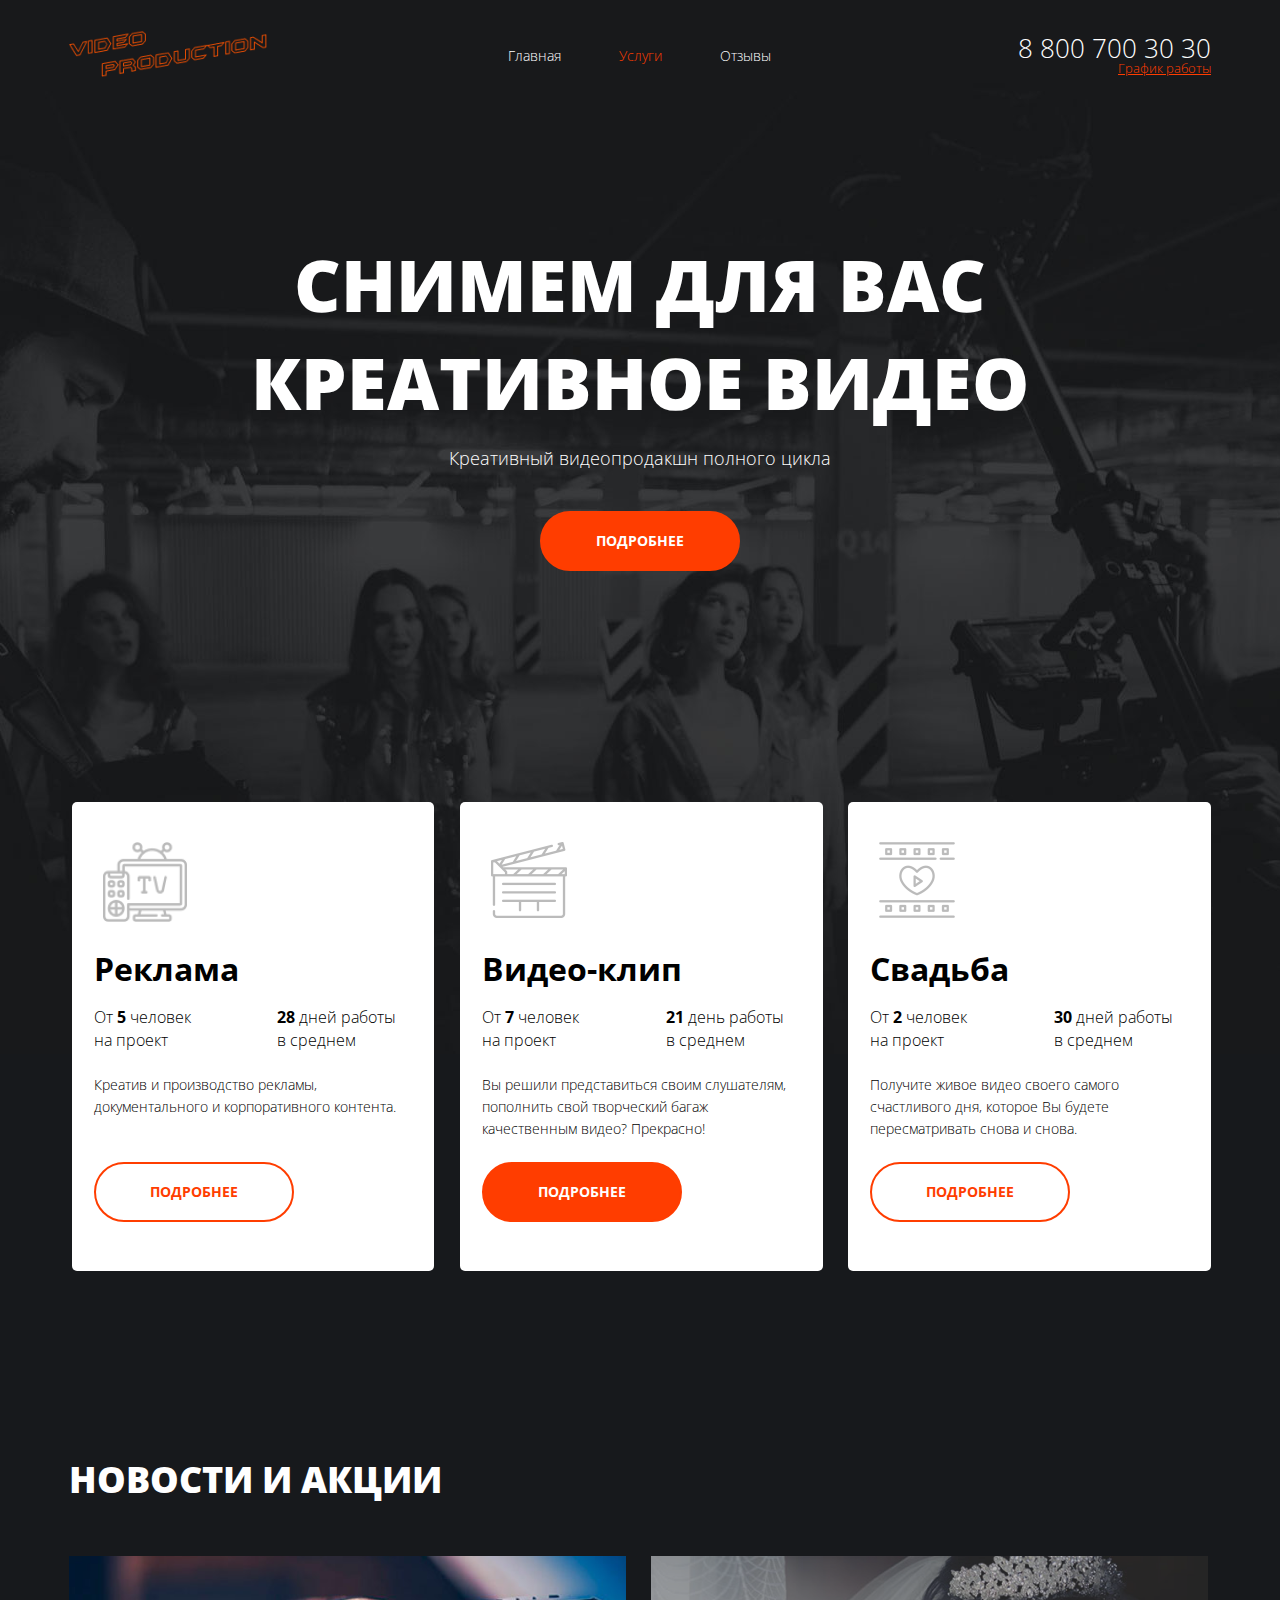
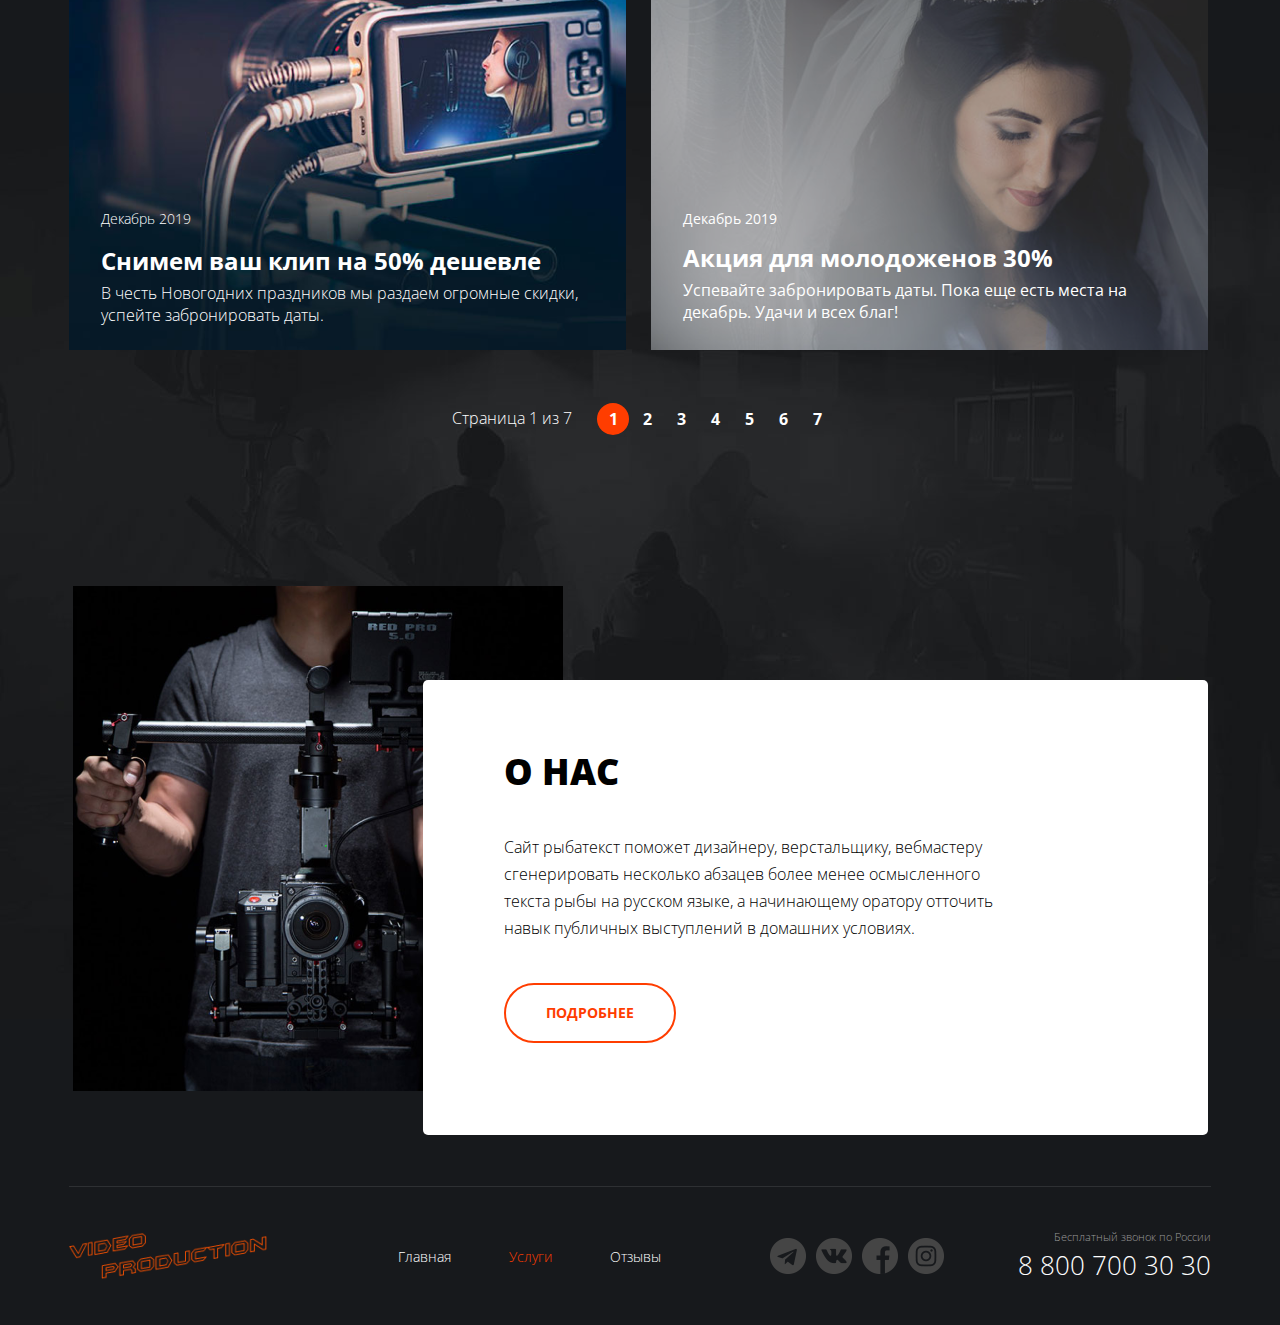
==== commit 36aaaa9e: "Add files via upload" ====
--- a/index.html
+++ b/index.html
@@ -4,40 +4,44 @@
 <head>
   <meta charset="UTF-8">
   <meta http-equiv="X-UA-Compatible" content="IE=edge">
-  <meta name="viewport" content="width=device-width, initial-scale=1.0">
+  <meta name="viewport" content="width=1140px, initial-scale=1.0">
   <link rel="stylesheet" href="./main.css">
   <title>Video-production</title>
 </head>
 
 <body>
   <div class="wrapper main-page-wrapper">
+
     <header class="header">
-      <div class="container">
-        <a href="/" class="logo">
-          <img src="./img/logo.png" alt="" class="logo__pic">
-        </a>
-        <nav class="menu">
-          <ul class="menu__list">
-            <li class="menu__item">
-              <a href="#" class="menu__link">Главная</a>
-            </li>
-            <li class="menu__item menu__item_active">
-              <a href="#" class="menu__link">Услуги</a>
-            </li>
-            <li class="menu__item">
-              <a href="#" class="menu__link">Отзывы</a>
-            </li>
-          </ul>
-        </nav>
-        <address class="contacts">
-          <a href="phone:+78007003030" class="contacts__phone">8 800 700 30 30</a>
-          <div class="contacts__dropdown-title">График работы</div>
-        </address>
+      <div class="container header__container">
+        <div class="header__col">
+          <a href="/" class="logo">
+            <img src="./img/logo.png" alt="" class="logo__pic">
+          </a>
+          <nav class="menu">
+            <ul class="menu__list">
+              <li class="menu__item">
+                <a href="#" class="menu__link">Главная</a>
+              </li>
+              <li class="menu__item menu__item_active">
+                <a href="#" class="menu__link">Услуги</a>
+              </li>
+              <li class="menu__item">
+                <a href="#" class="menu__link">Отзывы</a>
+              </li>
+            </ul>
+          </nav>
+        </div>
+        <div class="header__col header__col--right">
+          <address class="contacts">
+            <a href="phone:+78007003030" class="contacts__phone">8 800 700 30 30</a>
+            <div class="contacts__dropdown-title">График работы</div>
+          </address>
+        </div>
       </div>
     </header>
 
-
-    <main class="main-content content">
+    <main class="main-content">
       <section class="offer">
         <div class="container">
           <h1 class="offer__title">Снимем для вас креативное видео</h1>
@@ -48,61 +52,76 @@
         </div>
       </section>
 
-      <div class="container">
-        <ul class="service-list">
-          <li class="service">
-            <img src="./img/tv.png" alt="" class="service__image">
-            <h2 class="service__title">Реклама</h2>
-            <ul class="service__features">
-              <li class="service__features-item">От <b>5</b> человек на проект</li>
-              <li class="service__features-item"><b>28</b> дней работы в среднем</li>
-            </ul>
-            <p class="service__description">
-              Креатив и производство рекламы, документального и корпоративного контента.
-            </p>
-            <a href="#" class="btn service__btn">Подробнее</a>
-          </li>
-          <li class="service">
-            <img src="./img/clapper.png" alt="" class="service__image">
-            <h2 class="service__title">Видео-клип</h2>
-            <ul class="service__features">
-              <li class="service__features-item">От <b>7</b> человек на проект</li>
-              <li class="service__features-item"><b>21</b> день работы в среднем</li>
-            </ul>
-            <p class="service__description">
-              Вы решили представиться своим слушателям, пополнить свой творческий багаж качественным видео? Прекрасно!
-            </p>
-            <a href="#" class="btn service__btn btn--theme-orange ">Подробнее</a>
-          </li>
-          <li class="service">
-            <img src="./img/film.png" alt="" class="service__image">
-            <h2 class="service__title">Свадьба</h2>
-            <ul class="service__features">
-              <li class="service__features-item">От <b>2</b> человек на проект</li>
-              <li class="service__features-item"><b>30</b> дней работы в среднем</li>
-            </ul>
-            <p class="service__description">
-              Получите живое видео своего самого счастливого дня, которое Вы будете пересматривать снова и снова.
-            </p>
-            <a href="#" class="btn service__btn">Подробнее</a>
-          </li>
-        </ul>
+      <div class="service-list">
+        <div class="container">
+          <ul class="service-list__list">
+            <li class="service-list__item service">
+              <div class="service__content">
+                <img src="./img/tv.png" alt="" class="service__image service__image--tv">
+                <h2 class="service__title">Реклама</h2>
+                <ul class="service__features">
+                  <li class="service__features-item">От <b>5</b> человек на проект</li>
+                  <li class="service__features-item"><b>28</b> дней работы в среднем</li>
+                </ul>
+                <p class="service__description">
+                  Креатив и производство рекламы, документального и корпоративного контента.
+                </p>
+              </div>
+              <div class="service__btn">
+                <a href="#" class="btn">Подробнее</a>
+              </div>
+            </li>
+            <li class="service-list__item service">
+              <div class="service__content">
+                <img src="./img/clapper.png" alt="" class="service__image">
+                <h2 class="service__title">Видео-клип</h2>
+                <ul class="service__features">
+                  <li class="service__features-item">От <b>7</b> человек на проект</li>
+                  <li class="service__features-item"><b>21</b> день работы в среднем</li>
+                </ul>
+                <p class="service__description">
+                  Вы решили представиться своим слушателям, пополнить свой творческий багаж качественным видео?
+                  Прекрасно!
+                </p>
+              </div>
+              <div class="service__btn">
+                <a href="#" class="btn service__btn btn--theme-orange ">Подробнее</a>
+              </div>
+            </li>
+            <li class="service-list__item service">
+              <div class="service__content">
+                <img src="./img/film.png" alt="" class="service__image">
+                <h2 class="service__title">Свадьба</h2>
+                <ul class="service__features">
+                  <li class="service__features-item">От <b>2</b> человек на проект</li>
+                  <li class="service__features-item"><b>30</b> дней работы в среднем</li>
+                </ul>
+                <p class="service__description">
+                  Получите живое видео своего самого счастливого дня, которое Вы будете пересматривать снова и снова.
+                </p>
+              </div>
+              <div class="service__btn">
+                <a href="#" class="btn service__btn">Подробнее</a>
+              </div>
+            </li>
+          </ul>
+        </div>
       </div>
 
       <section class="news">
         <div class="container">
           <h2 class="news__title">Новости и акции</h2>
           <ul class="news__sale-list">
-            <li class="news__sale">
+            <li class="news__sale singl-sale">
               <img src="./img/camera.png" alt="" class="news__image">
               <div class="news__content">
-                <p class="news__sale-date">Декабрь 2019</p>
+                <p class="news__date">Декабрь 2019</p>
                 <h3 class="news__sale-title">Снимем ваш клип на 50% дешевле</h3>
                 <p class="news__description">В честь Новогодних праздников мы раздаем огромные скидки, успейте
                   забронировать даты.</p>
               </div>
             </li>
-            <li class="news__sale">
+            <li class="news__sale singl-sale">
               <img src="./img/wedding.png" alt="" class="news__sale-image">
               <div class="news__content">
                 <p class="news__sale-date">Декабрь 2019</p>
@@ -143,10 +162,10 @@
 
       <section class="about">
         <div class="container">
-          <div class="about__image">
+          <div class="about__content">
             <div class="about__description">
               <h2 class="about__title">О нас</h2>
-              <div class="about__content">
+              <div class="about__text">
                 <p>Сайт рыбатекст поможет дизайнеру, верстальщику, вебмастеру сгенерировать несколько абзацев более
                   менее
                   осмысленного текста рыбы на русском языке, а начинающему оратору отточить навык публичных выступлений
@@ -159,48 +178,52 @@
         </div>
       </section>
     </main>
+
     <footer class="footer-container">
       <div class="container footer-container__content">
-        <div class="footer">
-          <a href="/" class="logo logo_footer">
-            <img src="./img/logo.png" alt="" class="logo_pic">
-          </a>
-          <nav class="menu menu_footer">
-            <ul class="menu__list">
-              <li class="menu__item">
-                <a href="#" class="menu__link">Главная</a>
-              </li>
-              <li class="menu__item menu__item_active">
-                <a href="#" class="menu__link">Услуги</a>
-              </li>
-              <li class="menu__item">
-                <a href="#" class="menu__link">Отзывы</a>
+        <div class="footer footer-container__section">
+          <div class="footer__col">
+            <a href="/" class="logo logo_footer">
+              <img src="./img/logo.png" alt="" class="logo_pic">
+            </a>
+            <nav class="menu menu_footer">
+              <ul class="menu__list">
+                <li class="menu__item">
+                  <a href="#" class="menu__link">Главная</a>
+                </li>
+                <li class="menu__item menu__item_active">
+                  <a href="#" class="menu__link">Услуги</a>
+                </li>
+                <li class="menu__item">
+                  <a href="#" class="menu__link">Отзывы</a>
+                </li>
+              </ul>
+            </nav>
+          </div>
+          <div class="footer__col footer__col--align--right">
+            <ul class="networks__list">
+              <li class="networks__item networks__item_tg">
+                <a href="" class="networks__link"></a>
+              </li>
+              <li class="networks__item networks__item_vk">
+                <a href="" class="networks__link"></a>
+              </li>
+              <li class="networks__item networks__item_fb">
+                <a href="" class="networks__link"></a>
+              </li>
+              <li class="networks__item networks__item_inst">
+                <a href="" class="networks__link"></a>
               </li>
             </ul>
-          </nav>
-          <ul class="networks__list">
-            <li class="networks__item networks__item_tg">
-              <a href="" class="networks__link"></a>
-            </li>
-            <li class="networks__item networks__item_vk">
-              <a href="" class="networks__link"></a>
-            </li>
-            <li class="networks__item networks__item_fb">
-              <a href="" class="networks__link"></a>
-            </li>
-            <li class="networks__item networks__item_inst">
-              <a href="" class="networks__link"></a>
-            </li>
-          </ul>
-          <address class="contacts contacts_footer">
-            <div class="contacts__free-call">Бесплатный звонок по России</div>
-            <a href="phone:+78007003030" class="contacts__phone">8 800 700 30 30</a>
-          </address>
+            <address class="contacts contacts_footer">
+              <div class="contacts__free-call">Бесплатный звонок по России</div>
+              <a href="phone:+78007003030" class="contacts__phone">8 800 700 30 30</a>
+            </address>
+          </div>
         </div>
       </div>
     </footer>
-    </div>
-    </div>
+  </div>
 </body>
 
 </html>--- a/main.css
+++ b/main.css
@@ -1,442 +1,46 @@
-@import url('https://fonts.googleapis.com/css2?family=Open+Sans:ital,wght@0,300;0,400;0,600;1,300&family=Oswald:wght@300;400;600&display=swap');
+@import url(./css/layout/normalize.css);
+@import url(./css/layout/base.css);
 
-body {
-  /*font-family:'Oswald', sans-serif;
-  font-weight: 300;
-  font-size: 16px;
-  /* line-height: 1.42;*/
-  font: 300 16px/1.42 'Open Sans', sans-serif;
-  -webkit-font-smoothing: antialiased;
-  -moz-osx-font-smoothing: grayscale;
-  background: #17191C;
-  color: #fff;
-  line-height: 1.42;
-  }
+@import url(./css/blocks/header.css);
+@import url(./css/blocks/logo.css);
+@import url(./css/blocks/menu.css);
+@import url(./css/blocks/contacts.css);
+@import url(./css/blocks/offer.css);
+@import url(./css/blocks/service.css);
+@import url(./css/blocks/news.css);
+@import url(./css/blocks/about.css);
+@import url(./css/blocks/btn.css);
+@import url(./css/blocks/paginator.css);
+@import url(./css/blocks/footer.css);
+@import url(./css/blocks/networks.css);
+@import url(./css/pages/main-page.css);
 
-  a {
-    color: inherit;
-  }
+@import url(./css/blocks/breadcrumbs.css);
 
-  p {
-    margin-top: 0;
-  }
 
- * {
-  box-sizing: border-box;
- }
 
- .main-page-wrapper {
-  background: url(./img/hero.png) center top no-repeat, url(./img/bottom-pic.png) center bottom 306px no-repeat;
- }
 
-.container {
-  margin: 0 auto;
-  width: 1142px;
-}
 
-.header {
-  height: 130px;
-  position: relative;
-  }
 
-.logo {
-display: block;
-position: absolute;
-top: 26px;
-left: 0px;
-}
 
-.logo_footer {
-  top: 40px;
-}
 
-.menu {
-  position: absolute;
-  top: 47px;
-  left: 439px;
-}
 
-.menu_footer {
-  top: 59px;
-  left: 328px;
-}
 
-ul {
-  margin: 0px;
-  padding: 0px;
-}
 
-ul li {
-  list-style: none;
-}
 
-h1, h2, h3, h4 {
-  margin: 0;
-  font-weight: normal;
-}
 
-.menu__item {
-  display: inline-block;
-  vertical-align: middle;
-  margin-right: 53px;
-}
 
-.menu__item_active .menu__link {
-  color: #FF3D00;
-}
 
-.menu__item:last-child {
-  margin-right: 0;
-}  
 
-.menu__link {
-  font-size: 14px;
-  text-decoration: none;
-}
 
-.menu__link:hover {
-  color: #FF3D00
-}
+    
 
-.contacts {
-  position: absolute;
-  top:32px ;
-  right: 0px;
-  font-style: normal;
-  text-align:right;
-}
 
-.contacts_footer {
-  top: 42px;
-}
 
-.contacts__free-call {
-  font-size: 11px;
-  color: #9A9A9A;
-}
 
-.contacts__phone {
-  text-decoration: none;
-  font-size: 26px;
-  margin-bottom: 4px;
-}
 
-.contacts__dropdown-title {
-  font-size: 13px;
-  color: #FF3D00;
-  text-decoration: underline;
-}
 
-.offer {
-  margin: 0 auto;
-}
 
-.offer__title {
-  text-align:center;
-  font-size:  72px;
-  font-weight: 800;
-  line-height: 98px;
-  margin-top: 104px;
-  margin-bottom: 15px;
-  text-transform: uppercase;
-  }
 
-.offer__text {
-  text-align: center;
-  font-size: 18px;
-  margin-bottom: 47px;
-}
 
-.btn {
-  background: #fff;
-  border: 2px solid #FF3D00;
-  border-radius: 35px;
-  padding: 18px 54px;
-  color: #FF3D00;
-  font-weight: 700;
-  font-size: 14px;
-  text-transform: uppercase;
-  text-decoration: none;
-  display: block;
-  width: 198px;
-}
 
-.btn_center {
-  margin: 0 auto;
-}
-
-.btn_small {
-  width: 168px;
-  padding: 18px 40px;
-  margin-top: 66px;
-}
-
-.service-list {
-  margin-top: 219px;
-}
-
-.service {
-  margin-bottom: 180px;
-  width: 362px;
-  height: 476px;
-  margin: 0 auto;
-  padding: 40px 34px 57px 22px ;
-  position: relative;
-  background: #fff;
-  border-radius: 5px;
-  display: inline-block;
-  vertical-align: middle;
-  margin-right: 23px;
-  color: #000000;
-}
-
-.service:last-child {
-  margin-right: 0;
-}
-
-.service__title {
-  font-weight: 700;
-  font-size: 32px;
-  margin-top: 23px;
-}
-
-.service__features {
-  margin-top: 17px;
-}
-
-.service__features-item {
-  display: inline-block;
-  font-size: 16px;
-  width: 102px;
-}
-
-.service__features-item_second {
-  width: 123px;
-  margin-left: 76px;
-  margin-bottom: 25px;
-}
-
-.services__description {
-  font-size: 14px;
-  width: 305px;
-  margin-bottom: 29px;
-}
-
-.btn:hover {
-  background:#FF3D00;
-  color: #fff;
-}
-
-.news__title {
-  font-size: 36px;
-  font-weight: 800;
-  text-transform: uppercase;
-  margin-top: 180px;
-}
-
-.news__sale {
-  width: 557px;
-  display: inline-block;
-  vertical-align: top;
-  position: relative;
-  margin-top: 51px;
-  margin-right: 23px;
-}
-
-.news__sale:last-child {
-  margin-right: 0;
-}
-
-.new__sale-image {
-  display: block;
-  width: 100%;
-  height: 100%;
-  object-fit: cover;
-}
-
-.news__content {
-  position: absolute;
-  left: 0;
-  bottom: 0;
-  right: 0;
-  padding: 4px 32px;
-  min-height: 140px;
-}
-
-.news__sale-date {
-  font-size: 14px;
-  font-weight: 400;
-  margin-bottom: 12px;
-}
-
-.news__sale-title {
-  font-size: 24px;
-  font-weight: 700;
-  margin-bottom: 4px;
-}
-
-.news__sale-description {
-  font-size: 16px;
-  font-weight: 400;
-}
-    
-.paginator {
-  text-align: center;
-  margin-top: 45px;
-}
-
-.paginator__display, .paginator__pages {
-  display: inline-block;
-  vertical-align: middle;
-}
-
-.paginator__display {
- margin-right: 36px;
-
-}
-
-.paginator__link {
-  text-decoration: none;
-  font-weight: 700;
-  display: block;
-  height: 32px;
-  width: 32px;
-  line-height: 32px;
-  border-radius: 35px;
-  position: relative;
-}
-
-.paginator__number {
-  display: inline-block;
-  vertical-align: middle;
-}
-
-.paginator__number_active .paginator__link {
-  background: #FF3D00;
-}
-
-.paginator__link:hover {
-  background: #FF3D00;
-}
-
-.about {
-  margin-top: 151px;
-}
-
-.about__description, .about__image::before {
-  display: inline-block;
-  vertical-align: top;
-}
-
-.about__image::before {
-  content: "";
-  display: inline-block;
-  width: 490px;
-  height: 505px;
-  background: url(./img/cameraman.png), center center / cover no-repeat
-}
-
-.about__description {
-  background: #fff;
-  padding: 70px 81px;
-  width: 785px;
-  border-radius: 5px;
-  margin-left: -140px;
-  margin-top: 94px;
-  min-height: 455px;
-  margin-bottom: 43px;
-}
-
-.about__title {
-  font-size: 36px;
-  font-weight: 800;
-  text-transform: uppercase;
-  margin-bottom: 37px;
-  color: #000000;
-}
-
-.about__content {
-  color: #000000;
-  width: 502px;
-  line-height: 27px;
-
-}
-
-.about__discription p {
-margin-bottom: 20px;
-}
-
-.about__description p:last-child {
-  margin-bottom: 0;
-}
-
-.footer {
-  height: 146px;
-  position: relative;
-}
-
-.container {
-  margin: 0 auto;
-  width: 1142px;
-}
-
-.footer-container__content {
-  border-top: 4px solid rgb(255 255 255 / 10%);
-}
-
-.networks__list {
-  top: 49px;
-  right: 258px;
-  position: absolute;
-}
-
-.networks__item {
-  display: inline-block;
-  vertical-align: middle;
-  margin-right: 10px;
-  }
-
-.networks__item:last-child {
-  margin-right: 0;
-}
-
-.networks__link {
-  display: block;
-  text-decoration: none;
-  height: 36px;
-  width: 36px;
-  background: center center no-repeat;
-}
-
-.networks__item_tg .networks__link {
-  background-image: url(./img/tg2.png);
-}
-
-.networks__item_tg .networks__link:hover {
-  background-image: url(./img/tg.png);
-}
-
-.networks__item_vk .networks__link {
-  background-image: url(./img/vk2.png);
-}
-
-.networks__item_vk .networks__link:hover {
-  background-image: url(./img/vk.png);
-}
-
-.networks__item_fb .networks__link {
-  background-image: url(./img/fb2.png);
-}
-
-.networks__item_fb .networks__link:hover {
-  background-image: url(./img/fb.png);
-}
-
-.networks__item_inst .networks__link {
-  background-image: url(./img/inst2.png);
-}
-
-.networks__item_inst .networks__link:hover {
-  background-image: url(./img/inst.png);
-}
-
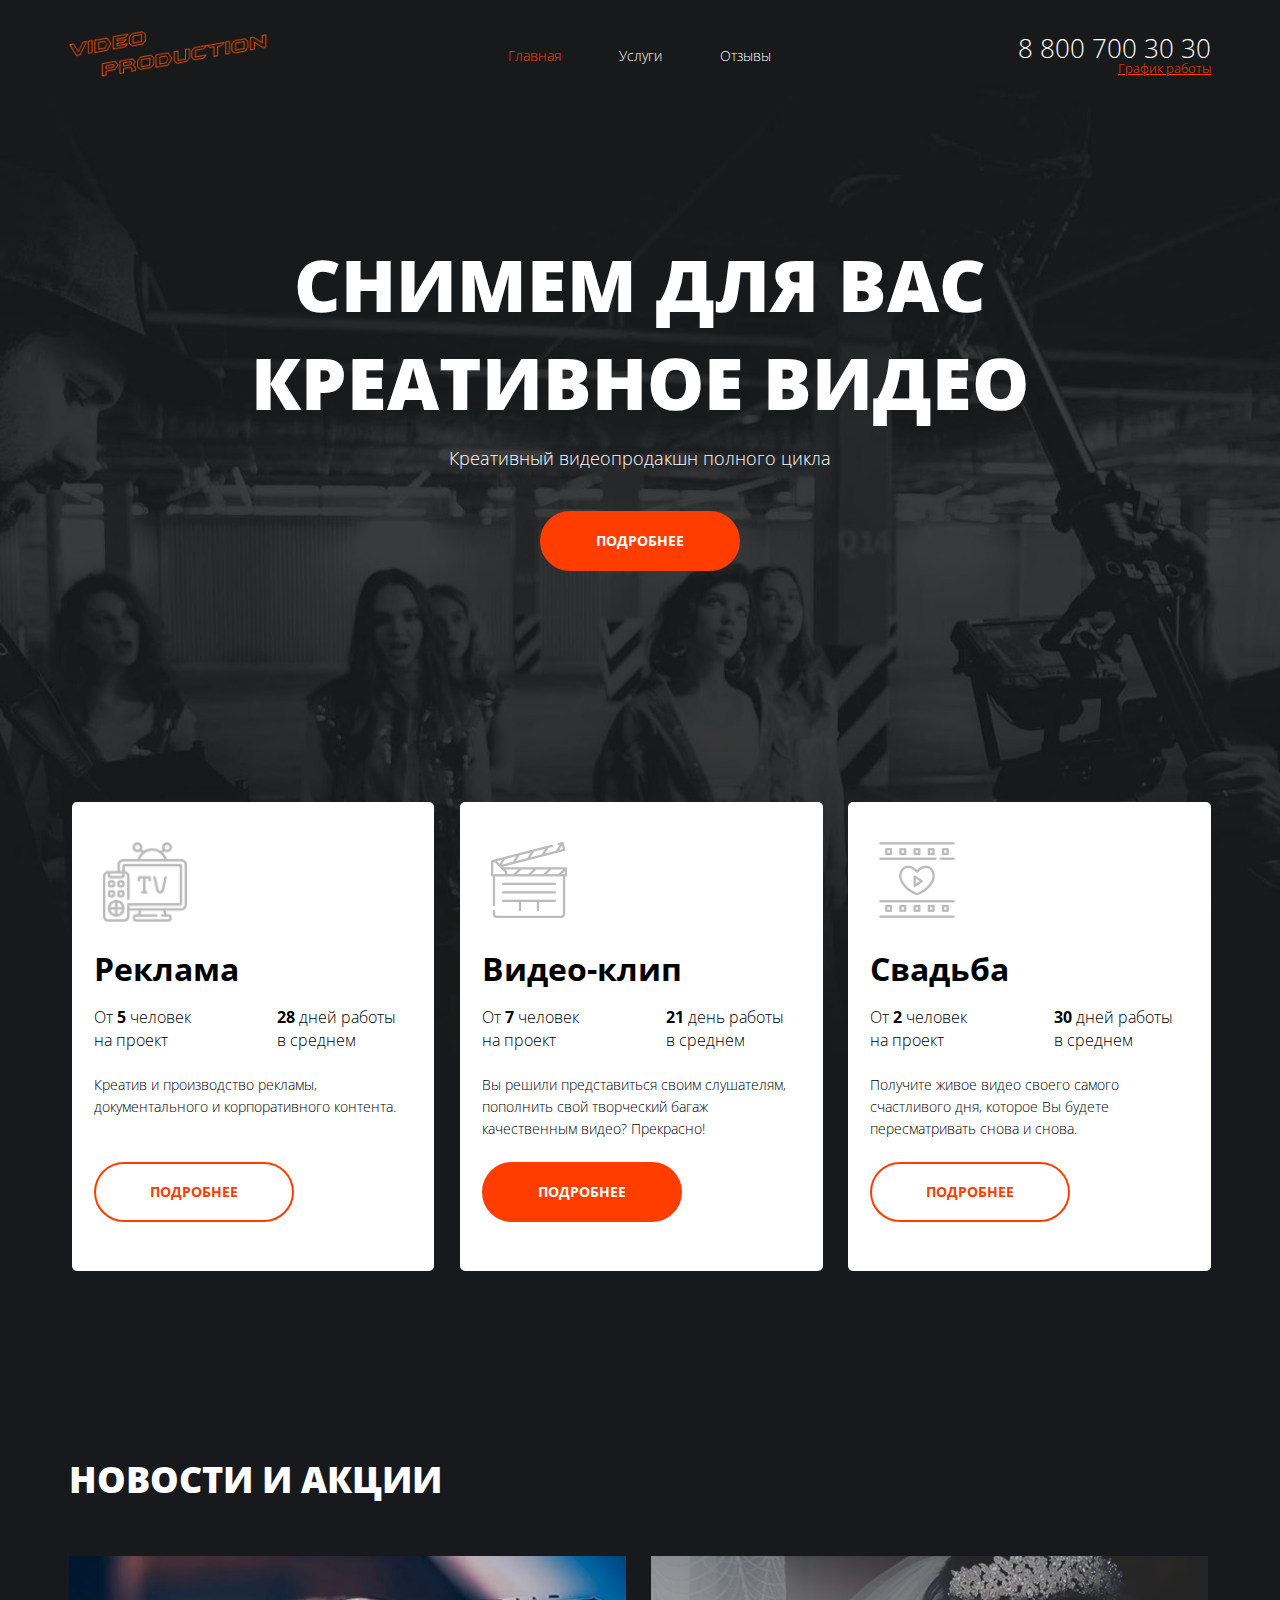
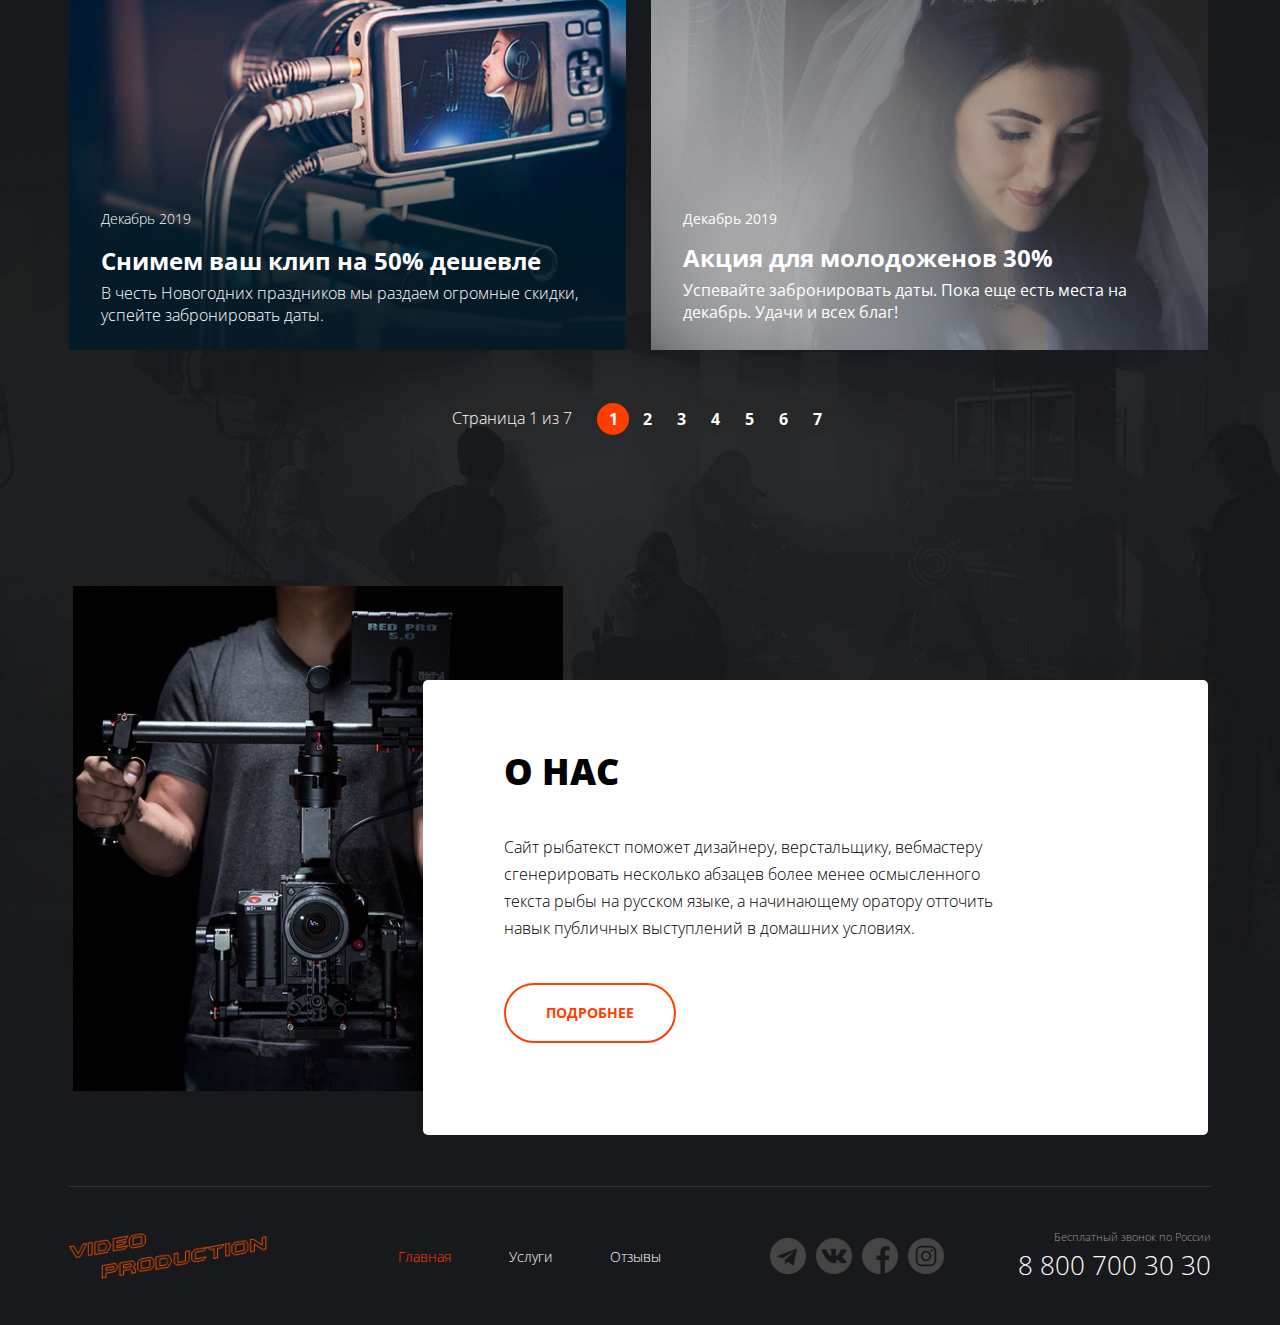
==== commit a6c9c6ac: "Add files via upload" ====
--- a/index.html
+++ b/index.html
@@ -20,10 +20,10 @@
           </a>
           <nav class="menu">
             <ul class="menu__list">
+              <li class="menu__item menu__item_active">
+                <a href="index.html" class="menu__link">Главная</a>
+              </li>
               <li class="menu__item">
-                <a href="#" class="menu__link">Главная</a>
-              </li>
-              <li class="menu__item menu__item_active">
                 <a href="#" class="menu__link">Услуги</a>
               </li>
               <li class="menu__item">
@@ -183,15 +183,15 @@
       <div class="container footer-container__content">
         <div class="footer footer-container__section">
           <div class="footer__col">
-            <a href="/" class="logo logo_footer">
+            <a href="index.html" class="logo logo_footer">
               <img src="./img/logo.png" alt="" class="logo_pic">
             </a>
             <nav class="menu menu_footer">
               <ul class="menu__list">
-                <li class="menu__item">
+                <li class="menu__item menu__item_active">
                   <a href="#" class="menu__link">Главная</a>
                 </li>
-                <li class="menu__item menu__item_active">
+                <li class="menu__item">
                   <a href="#" class="menu__link">Услуги</a>
                 </li>
                 <li class="menu__item">
--- a/main.css
+++ b/main.css
@@ -16,7 +16,12 @@
 @import url(./css/pages/main-page.css);
 
 @import url(./css/blocks/breadcrumbs.css);
+@import url(./css/blocks/inner-section.css);
+@import url(./css/blocks/oppotunities.css);
+@import url(./css/blocks/partners.css);
+@import url(./css/blocks/top-line.css);
 
+@import url(./css/blocks/welcome.css);
 
 
 
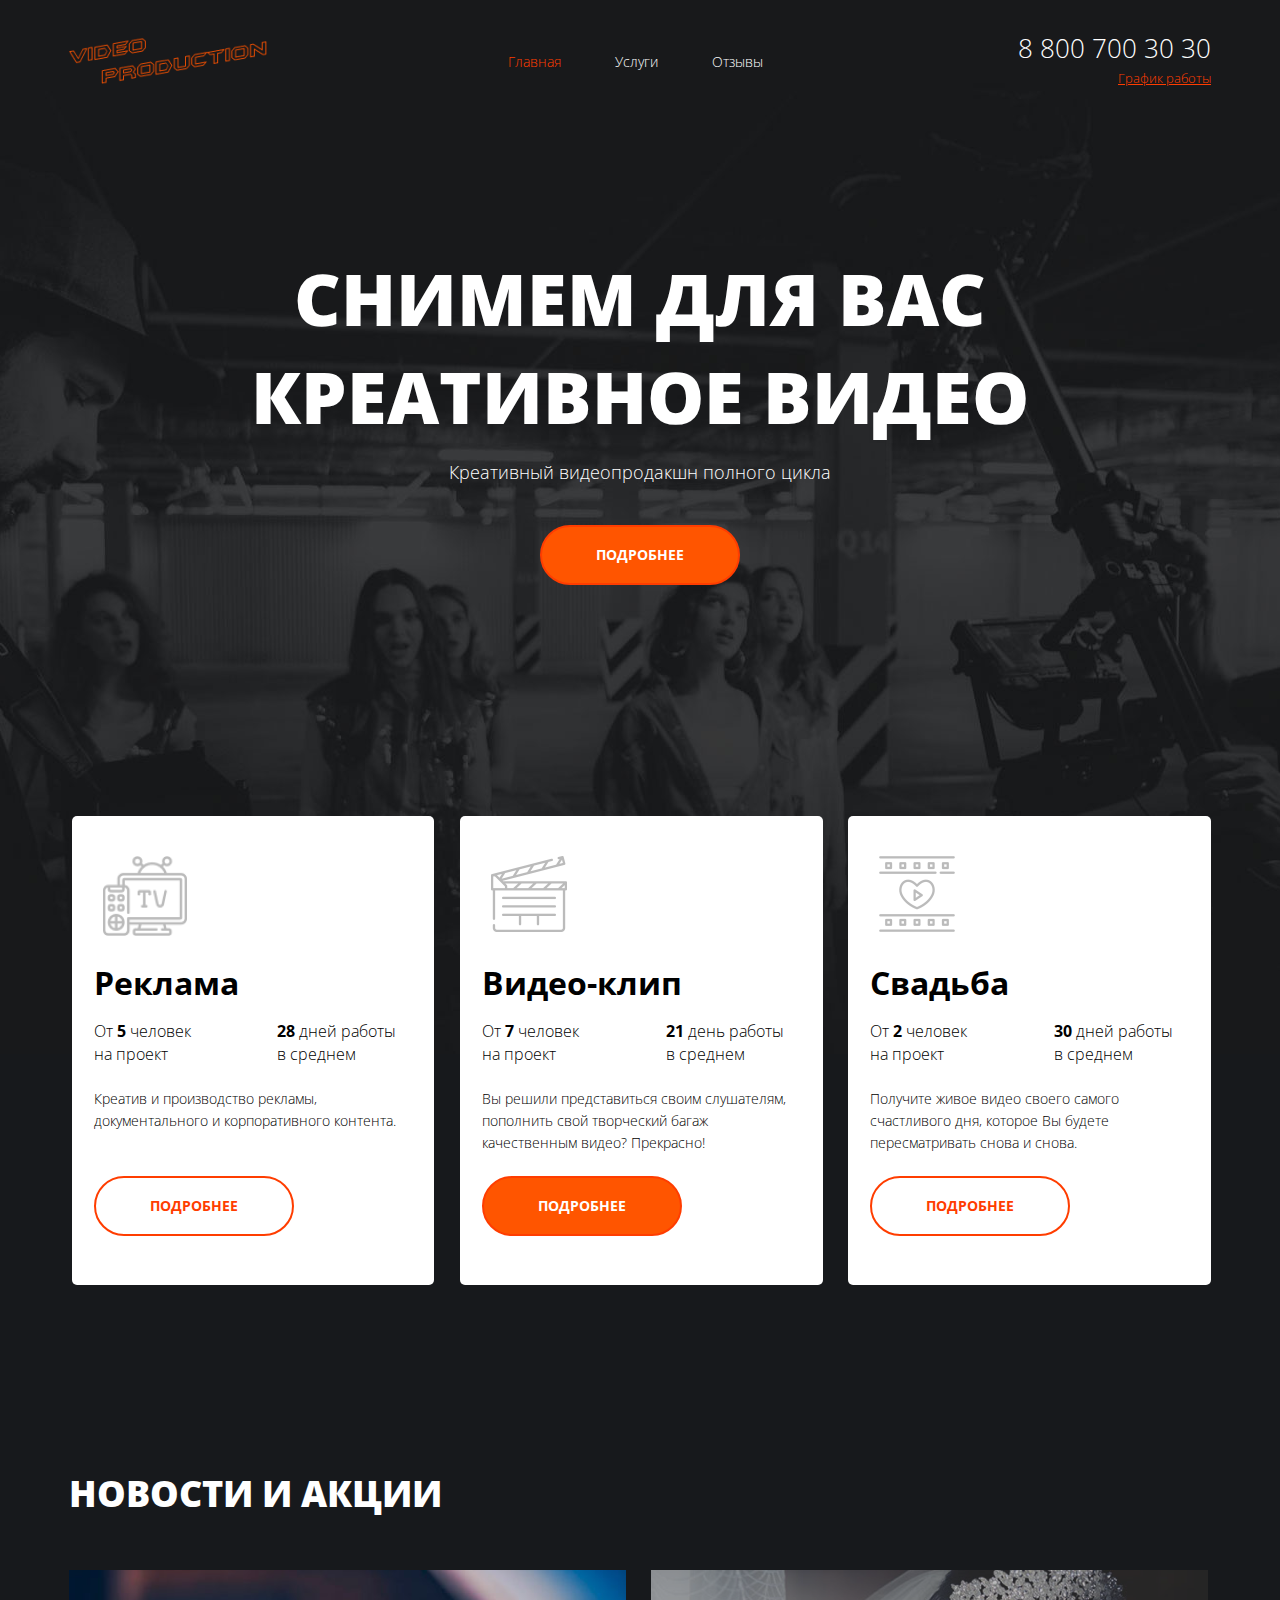
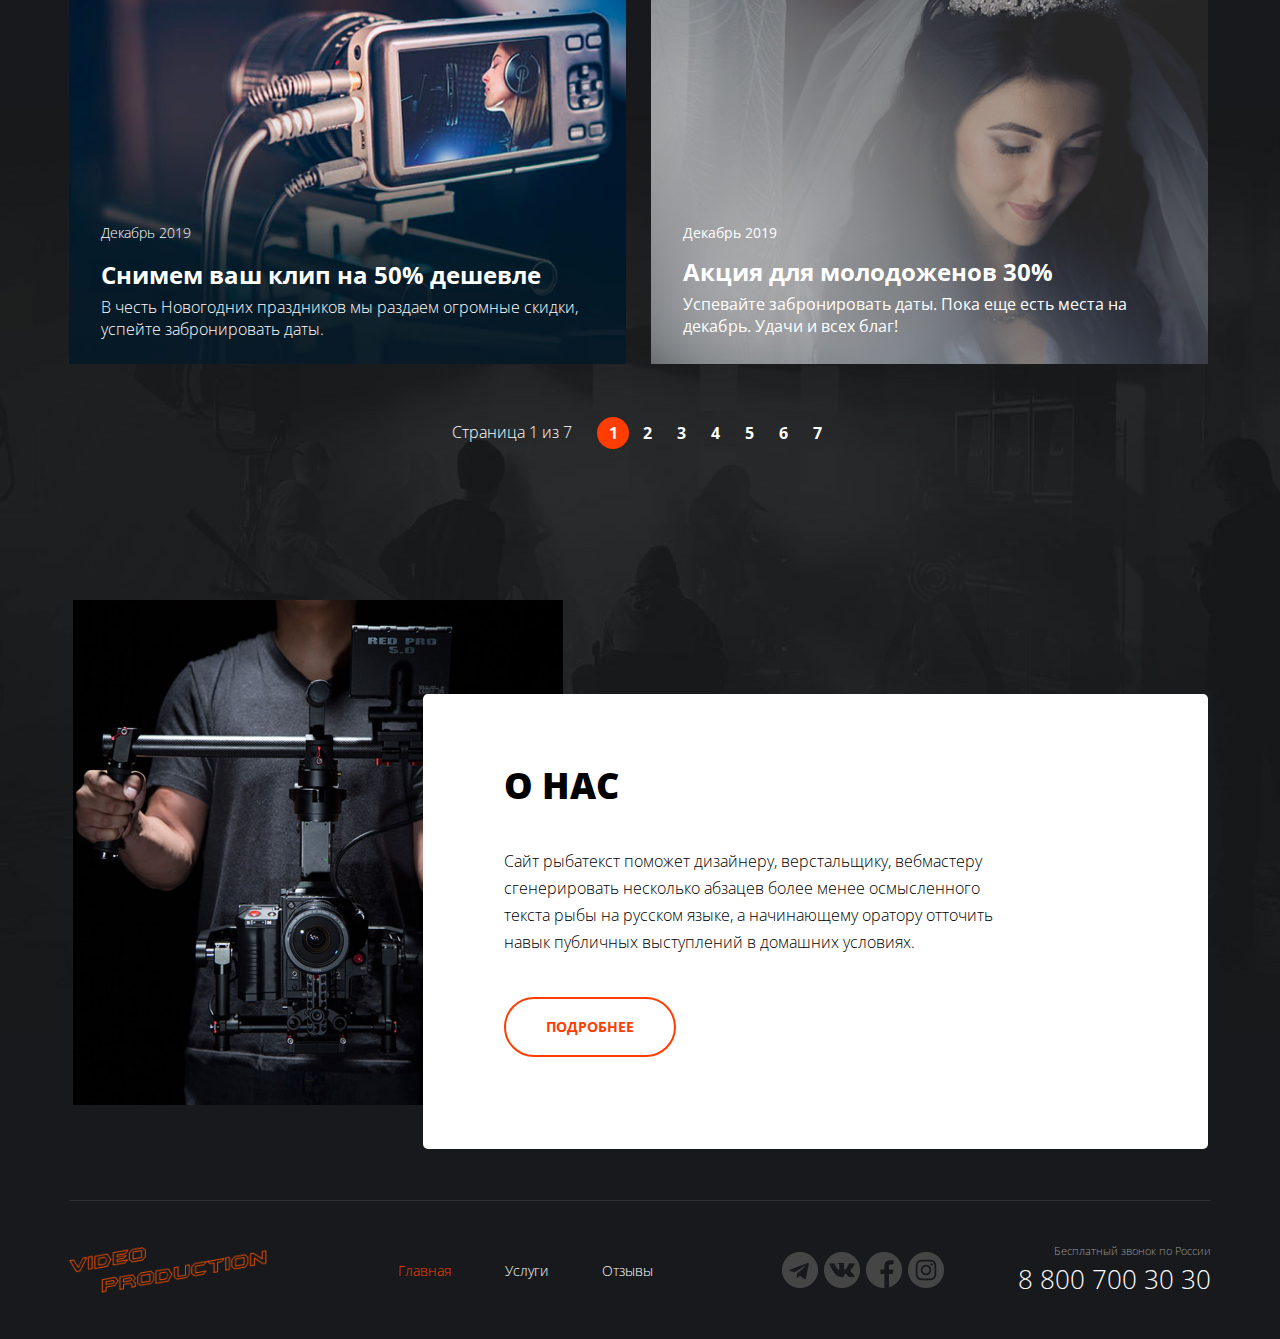
==== commit 1ea2eb2d: "Add files via upload" ====
--- a/index.html
+++ b/index.html
@@ -35,7 +35,15 @@
         <div class="header__col header__col--right">
           <address class="contacts">
             <a href="phone:+78007003030" class="contacts__phone">8 800 700 30 30</a>
-            <div class="contacts__dropdown-title">График работы</div>
+            <div class="dropdown">
+              <a href="" class="dropdown__title">График работы</a>
+              <div class="dropdown__menu">
+                <ul class="dropdown__list">
+                  <li class="dropdown__item"><b>пн-вс: 09:00 - 20:00</b></li>
+                  <li class="dropdown__item">Обед: 14:00-14:30</li>
+                </ul>
+              </div>
+            </div>
           </address>
         </div>
       </div>
--- a/main.css
+++ b/main.css
@@ -23,6 +23,7 @@
 
 @import url(./css/blocks/welcome.css);
 
+@import url(./css/blocks/reviews.css);
 
 
 
